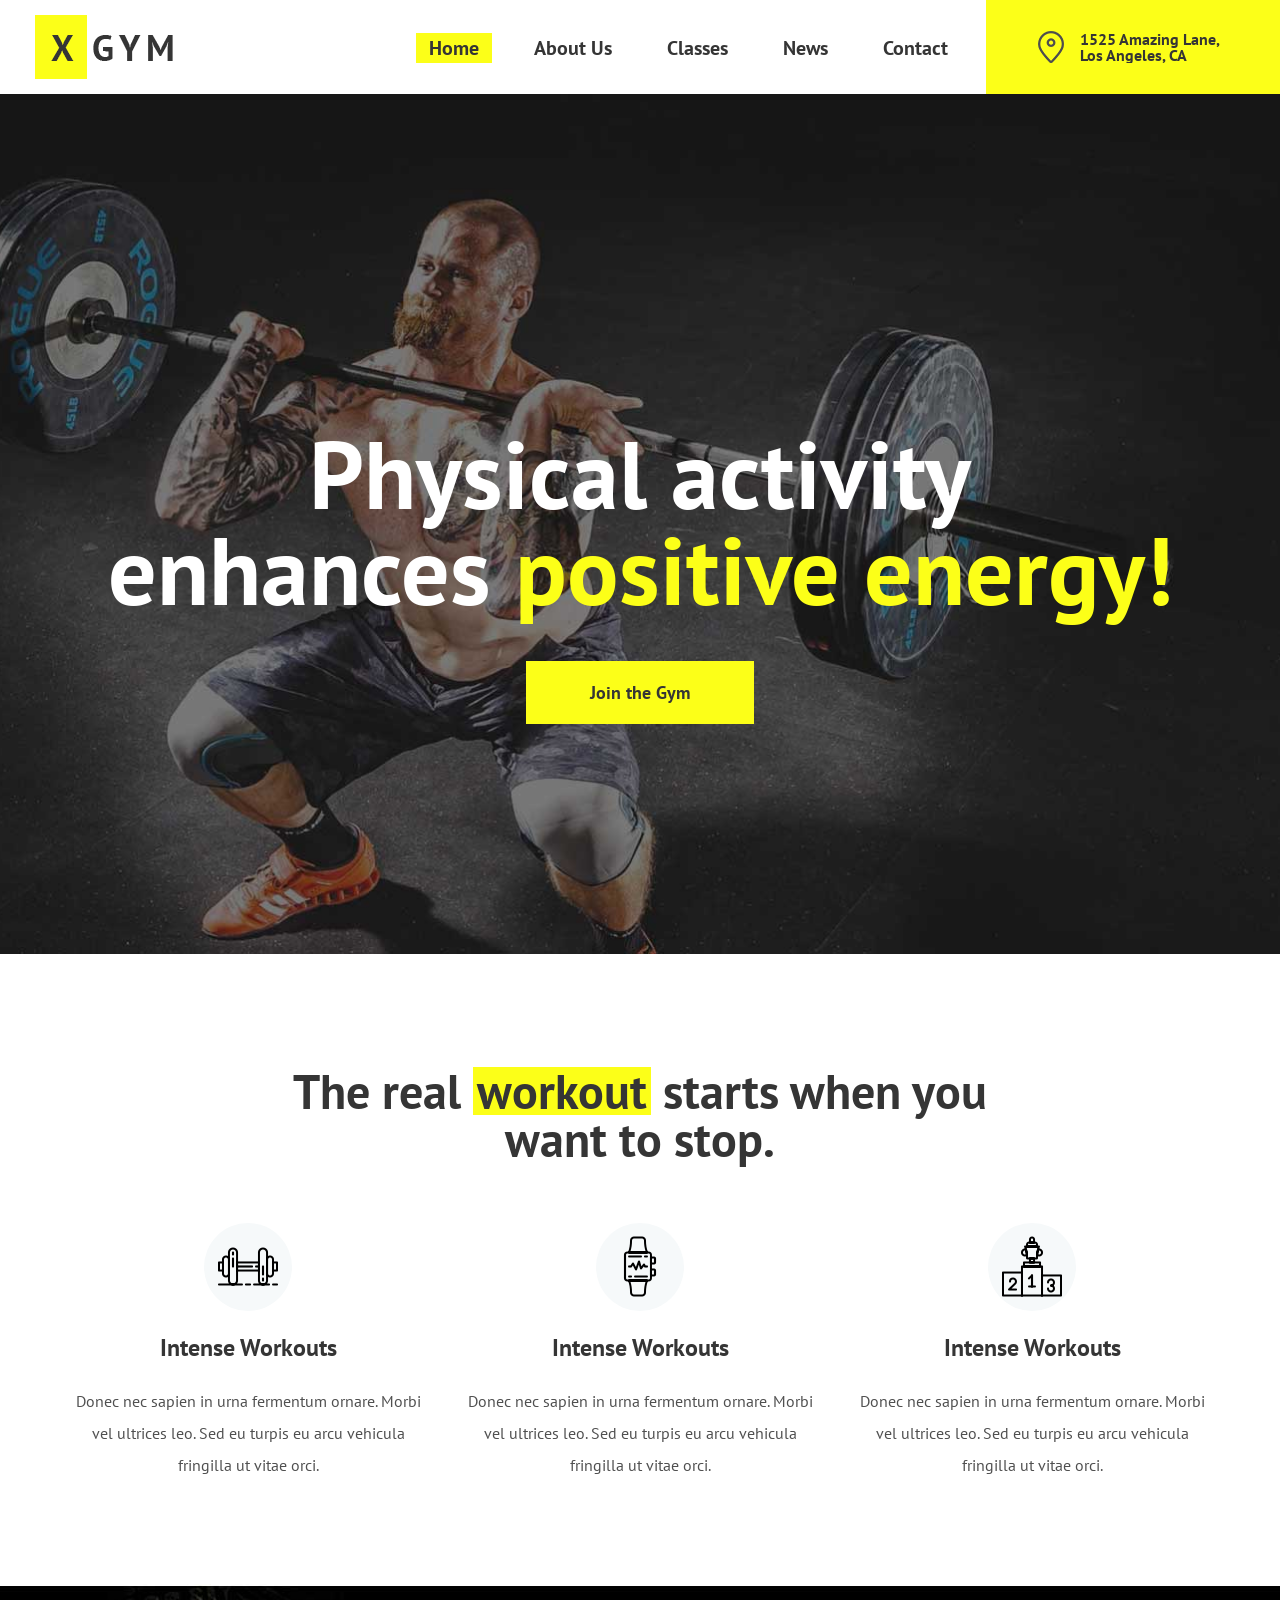
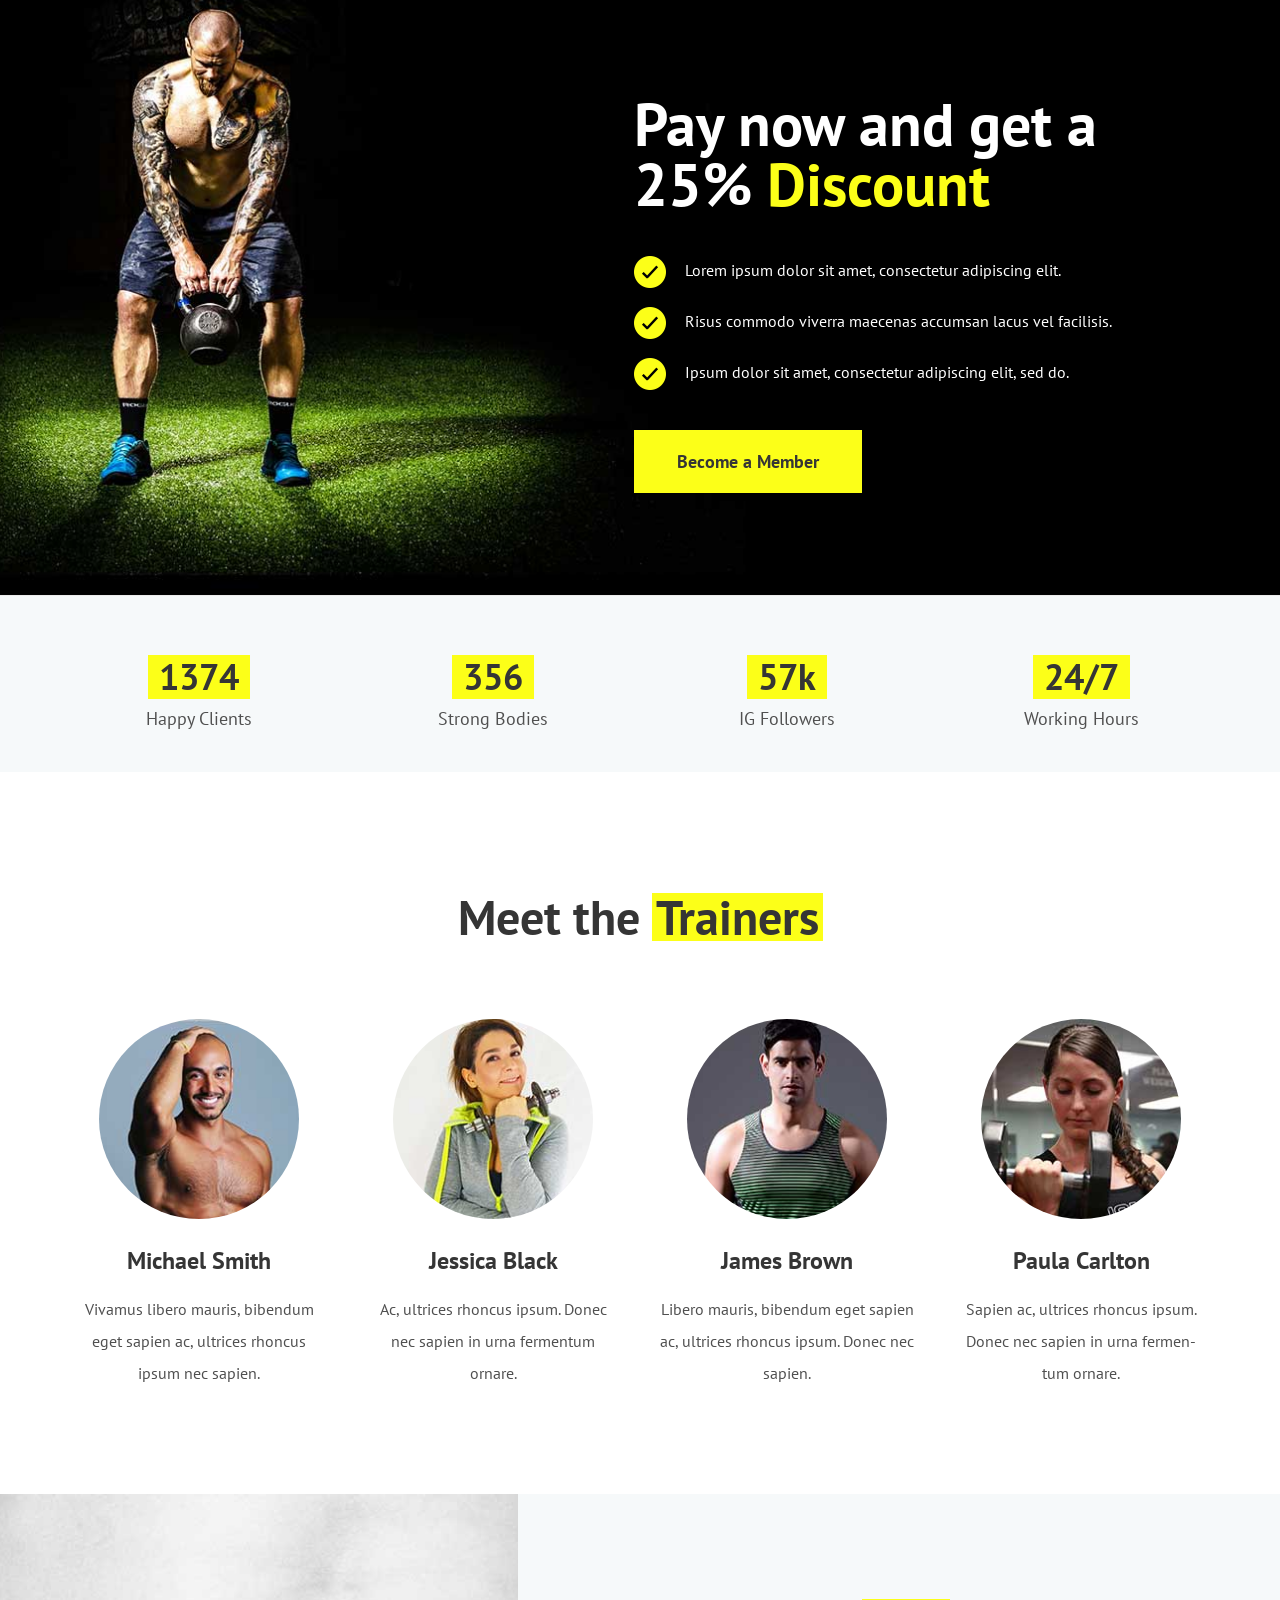
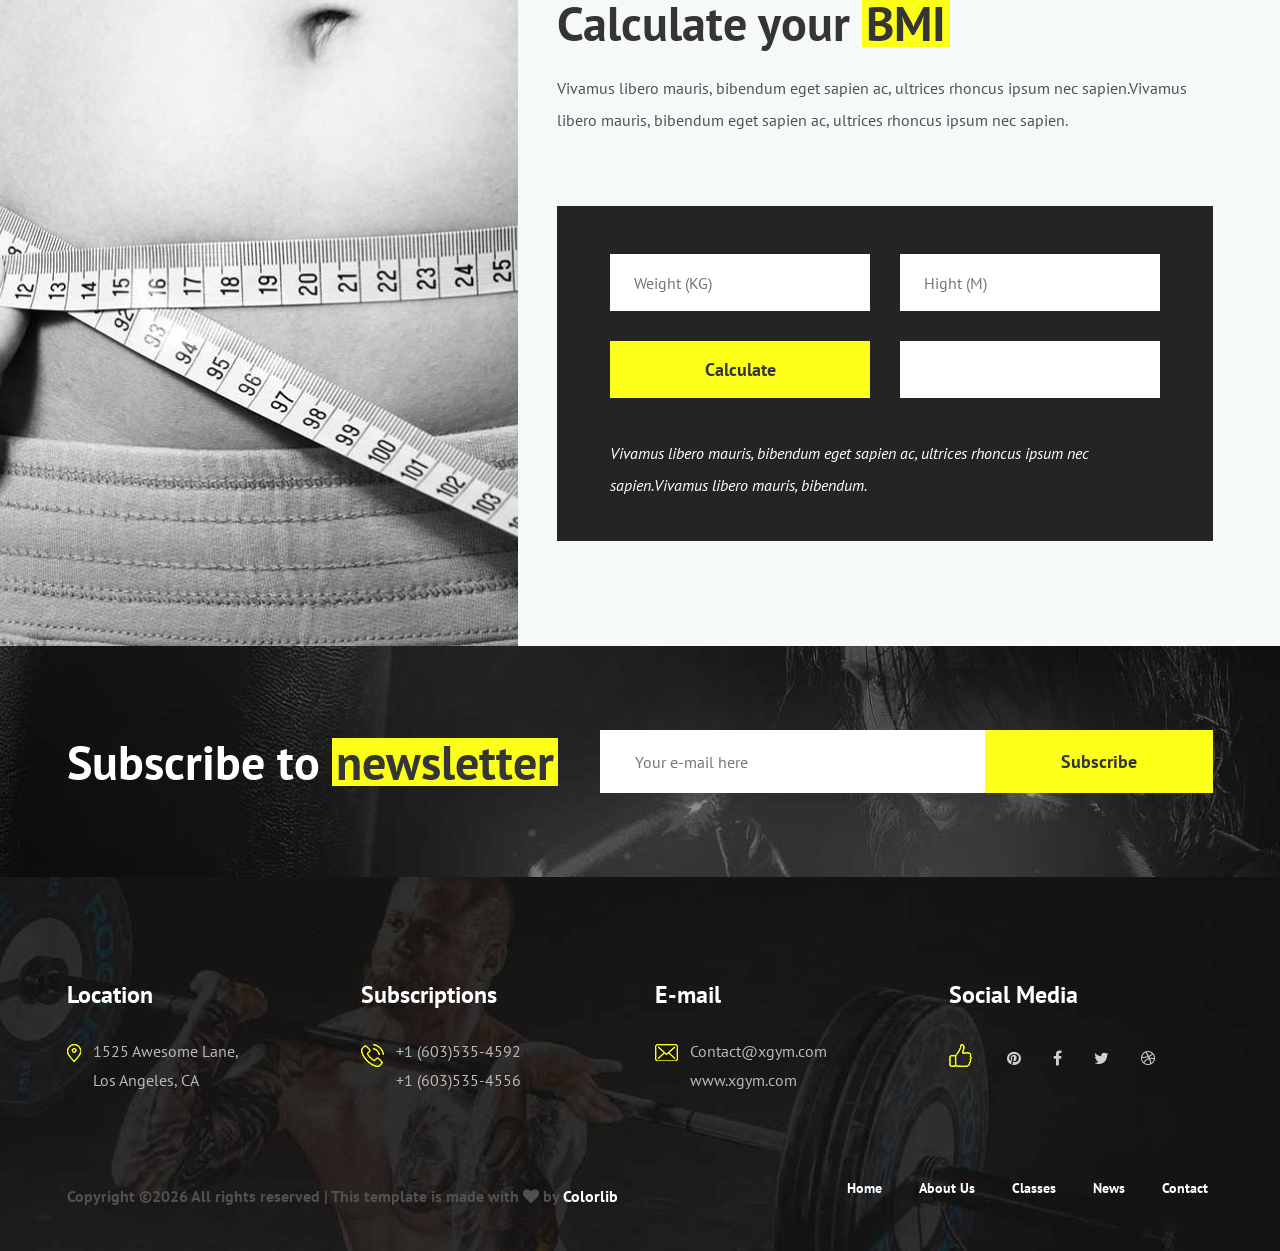
==== index.html @ b027ed4e "Upload" ====
<!DOCTYPE html>
<html lang="zxx">
<head>
	<title>X Gym - Fitness HTML Template</title>
	<meta charset="UTF-8">
	<meta name="description" content="X Gym Fitness HTML Template">
	<meta name="keywords" content="fitness, html">
	<meta name="viewport" content="width=device-width, initial-scale=1.0">
	
	<!-- Favicon -->
	<link href="img/favicon.ico" rel="shortcut icon"/>

	<!-- Google font -->
	<link href="https://fonts.googleapis.com/css?family=PT+Sans:400,400i,700,700i&display=swap" rel="stylesheet">

	<!-- Stylesheets -->
	<link rel="stylesheet" href="css/bootstrap.min.css"/>
	<link rel="stylesheet" href="css/font-awesome.min.css"/>
	<link rel="stylesheet" href="css/owl.carousel.min.css"/>
	<link rel="stylesheet" href="css/flaticon.css"/>
	<link rel="stylesheet" href="css/slicknav.min.css"/>

	<!-- Main Stylesheets -->
	<link rel="stylesheet" href="css/style.css"/>


	<!--[if lt IE 9]>
		<script src="https://oss.maxcdn.com/html5shiv/3.7.2/html5shiv.min.js"></script>
		<script src="https://oss.maxcdn.com/respond/1.4.2/respond.min.js"></script>
	<![endif]-->

</head>
<body>
	<!-- Page Preloder -->
	<div id="preloder">
		<div class="loader"></div>
	</div>

	<!-- Header section -->
	<header class="header-section">
		<a href="home.html" class="site-logo">
			<img src="img/logo.png" alt="">
		</a>
		<ul class="main-menu">
			<li><a class="active" href="index.html">Home</a></li>
			<li><a href="about.html">About Us</a></li>
			<li><a href="classes.html">Classes</a></li>
			<li><a href="blog.html">News</a></li>
			<li><a href="contact.html">Contact</a></li>
			<li class="header-right">
				<div class="hr-box">
					<img src="img/location-icon.png" alt="">
					<h6>1525  Amazing Lane, Los Angeles, CA</h6>
				</div>
			</li>
		</ul>
	</header>
	<div class="clearfix"></div>
	<!-- Header section end -->

	<!-- Hero section -->
	<section class="hero-section set-bg" data-setbg="img/hero-bg.jpg">
		<div class="container">
			<div class="hero-text">
				<h2>Physical activity</h2>
				<h2>enhances <span>positive energy!</span></h2>
				<a href="" class="site-btn">Join the Gym</a>
			</div>
		</div>
	</section>
	<!-- Hero section end -->

	<!-- Feature section -->
	<section class="feature-section">
		<div class="container">
			<div class="row justify-content-md-center">
				<div class="col-lg-8">
					<div class="section-title text-center">
						<h2>The real <span>workout</span> starts when you want to stop. </h2>
					</div>
				</div>
			</div>
			<div class="row">
				<div class="col-md-4">
					<div class="icon-box-item">
						<div class="ib-icon">
							<i class="flaticon-004-dumbbell"></i>
						</div>
						<h4>Intense Workouts</h4>
						<p>Donec nec sapien in urna fermentum ornare. Morbi vel ultrices leo. Sed eu turpis eu arcu vehicula fringilla ut vitae orci. </p>
					</div>
				</div>
				<div class="col-md-4">
					<div class="icon-box-item">
						<div class="ib-icon">
							<i class="flaticon-031-app-1"></i>
						</div>
						<h4>Intense Workouts</h4>
						<p>Donec nec sapien in urna fermentum ornare. Morbi vel ultrices leo. Sed eu turpis eu arcu vehicula fringilla ut vitae orci. </p>
					</div>
				</div>
				<div class="col-md-4">
					<div class="icon-box-item">
						<div class="ib-icon">
							<i class="flaticon-010-podium"></i>
						</div>
						<h4>Intense Workouts</h4>
						<p>Donec nec sapien in urna fermentum ornare. Morbi vel ultrices leo. Sed eu turpis eu arcu vehicula fringilla ut vitae orci. </p>
					</div>
				</div>
			</div>
		</div>
	</section>
	<!-- Feature section end -->

	<!-- Add section -->
	<section class="add-section set-bg" data-setbg="img/add-bg.jpg">
		<div class="container">
			<div class="row">
				<div class="col-lg-7 ml-auto">
					<div class="add-text">
						<h2>Pay now and get a 25% <span>Discount</span></h2>
						<ul>
							<li><img src="img/check-icon.png" alt="">Lorem ipsum dolor sit amet, consectetur adipiscing elit.</li>
							<li><img src="img/check-icon.png" alt="">Risus commodo viverra maecenas accumsan lacus vel facilisis.</li>
							<li><img src="img/check-icon.png" alt="">Ipsum dolor sit amet, consectetur adipiscing elit, sed do.</li>
						</ul>
						<a href="#" class="site-btn">Become a Member</a>
					</div>
				</div>
			</div>
		</div>
	</section>
	<!-- Add section end -->

	<!-- Milestones section -->
	<section class="milestones-section">
		<div class="container">
			<div class="row">
				<div class="col-lg-3 col-sm-6">
					<div class="milestone">
						<h2>1374</h2>
						<p>Happy Clients</p>
					</div>
				</div>
				<div class="col-lg-3 col-sm-6">
					<div class="milestone">
						<h2>356</h2>
						<p>Strong Bodies</p>
					</div>
				</div>
				<div class="col-lg-3 col-sm-6">
					<div class="milestone">
						<h2>57k</h2>
						<p>IG Followers</p>
					</div>
				</div>
				<div class="col-lg-3 col-sm-6">
					<div class="milestone">
						<h2>24/7</h2>
						<p>Working Hours</p>
					</div>
				</div>
			</div>
		</div>
	</section>
	<!-- Milestones section end -->

	<!-- Trainers section -->
	<section class="trainers-section">
		<div class="container">
			<div class="section-title text-center">
				<h2>Meet the <span>Trainers</span></h2>
			</div>
			<div class="row">
				<div class="col-lg-3 col-sm-6">
					<div class="trainer-item">
						<div class="trainer-pic">
							<img src="img/trainers/1.jpg" alt="">
						</div>
						<h4>Michael Smith</h4>
						<p>Vivamus libero mauris, bibendum eget sapien ac, ultrices rhoncus ipsum nec sapien.</p>
					</div>
				</div>
				<div class="col-lg-3 col-sm-6">
					<div class="trainer-item">
						<div class="trainer-pic">
							<img src="img/trainers/2.jpg" alt="">
						</div>
						<h4>Jessica Black</h4>
						<p>Ac, ultrices rhoncus ipsum. Donec nec sapien in urna fermentum ornare.</p>
					</div>
				</div>
				<div class="col-lg-3 col-sm-6">
					<div class="trainer-item">
						<div class="trainer-pic">
							<img src="img/trainers/3.jpg" alt="">
						</div>
						<h4>James Brown</h4>
						<p>Libero mauris, bibendum eget sapien ac, ultrices rhoncus ipsum. Donec nec sapien.</p>
					</div>
				</div>
				<div class="col-lg-3 col-sm-6">
					<div class="trainer-item">
						<div class="trainer-pic">
							<img src="img/trainers/4.jpg" alt="">
						</div>
						<h4>Paula Carlton</h4>
						<p>Sapien ac, ultrices rhoncus ipsum. Donec nec sapien in urna fermen-tum ornare.</p>
					</div>
				</div>
			</div>
		</div>
	</section>
	<!-- Trainers section end -->

	<!-- BMI section -->
	<section class="bmi-section spad">
		<div class="bmi-bg set-bg" data-setbg="img/bmi-bg.jpg"></div>
		<div class="container">
			<div class="row">
				<div class="col-lg-7 ml-auto">
					<div class="section-title mb-0">
						<h2>Calculate your <span>BMI</span></h2>
						<p>Vivamus libero mauris, bibendum eget sapien ac, ultrices rhoncus ipsum nec sapien.Vivamus libero mauris, bibendum eget sapien ac, ultrices rhoncus ipsum nec sapien.</p>
					</div>
					<div class="bmi-calculator-warp">
						<div class="bmi-calculator">
							<div class="row">
								<div class="col-sm-6">
									<input type="text" placeholder="Weight (KG)" id="bmi-weight">
								</div>
								<div class="col-sm-6">
									<input type="text" placeholder="Hight (M)" id="bmi-hight">
								</div>
								<div class="col-sm-6">
									<button class="site-btn" id="bmi-submit">Calculate</button>
								</div>
								<div class="col-sm-6">
									<input type="text" id="bmi-result" readonly>
								</div>
							</div>
							<p>Vivamus libero mauris, bibendum eget sapien ac, ultrices rhoncus ipsum nec sapien.Vivamus libero mauris, bibendum.</p>
						</div>
					</div>
				</div>
			</div>
		</div>
	</section>
	<!-- BMI section end -->

	<!-- Newsletter section  -->
	<section class="newsletter-section set-bg" data-setbg="img/newsletter-bg.jpg">
		<div class="container">
			<div class="row">
				<div class="col-lg-6">
					<div class="section-title text-white mb-0">
						<h2>Subscribe to <span>newsletter</span></h2>
					</div>
				</div>
				<div class="col-lg-6">
					<form class="newsletter-form">
						<input type="text" placeholder="Your e-mail here">
						<button class="site-btn" type="submit">Subscribe</button>
					</form>
				</div>
			</div>
		</div>
	</section>
	<!-- Newsletter section end -->

	<!-- Footer section -->
	<footer class="footer-section set-bg" data-setbg="img/footer-bg.jpg">
		<div class="container">
			<div class="row">
				<div class="col-lg-3 col-sm-6">
					<div class="footer-widget">
						<h4>Location</h4>
						<div class="fw-info-box">
							<img src="img/icons/1.png" alt="">
							<div class="fw-info-text">
								<p>1525  Awesome Lane, Los Angeles, CA</p>
							</div>
						</div>
					</div>
				</div>
				<div class="col-lg-3 col-sm-6">
					<div class="footer-widget">
						<h4>Subscriptions</h4>
						<div class="fw-info-box">
							<img src="img/icons/2.png" alt="">
							<div class="fw-info-text">
								<p>+1 (603)535-4592</p>
								<p>+1 (603)535-4556</p>
							</div>
						</div>
					</div>
				</div>
				<div class="col-lg-3 col-sm-6">
					<div class="footer-widget">
						<h4>E-mail</h4>
						<div class="fw-info-box">
							<img src="img/icons/3.png" alt="">
							<div class="fw-info-text">
								<p>Contact@xgym.com</p>
								<p>www.xgym.com</p>
							</div>
						</div>
					</div>
				</div>
				<div class="col-lg-3 col-sm-6">
					<div class="footer-widget">
						<h4>Social Media</h4>
						<div class="fw-info-box">
							<img src="img/icons/4.png" alt="">
							<div class="social-links">
								<a href="#"><i class="fa fa-pinterest"></i></a>
								<a href="#"><i class="fa fa-facebook"></i></a>
								<a href="#"><i class="fa fa-twitter"></i></a>
								<a href="#"><i class="fa fa-dribbble"></i></a>
							</div>
						</div>
					</div>
				</div>
			</div>
			<div class="row">
				<div class="col-md-6 order-2 order-md-1">
					<div class="copyright"><p><!-- Link back to Colorlib can't be removed. Template is licensed under CC BY 3.0. -->
  Copyright &copy;<script>document.write(new Date().getFullYear());</script> All rights reserved | This template is made with <i class="fa fa-heart" aria-hidden="true"></i> by <a href="https://colorlib.com" target="_blank">Colorlib</a>
  <!-- Link back to Colorlib can't be removed. Template is licensed under CC BY 3.0. --></p></div>
				</div>
				<div class="col-md-6 order-1 order-md-2">
					<ul class="footer-menu">
						<li><a href="">Home</a></li>
						<li><a href="">About Us</a></li>
						<li><a href="">Classes</a></li>
						<li><a href="">News</a></li>
						<li><a href="">Contact</a></li>
					</ul>
				</div>
			</div>
		</div>
	</footer>
	<!-- Footer section end -->
									
	<!--====== Javascripts & Jquery ======-->
	<script src="js/jquery-3.2.1.min.js"></script>
	<script src="js/bootstrap.min.js"></script>
	<script src="js/jquery.slicknav.js"></script>
	<script src="js/owl.carousel.min.js"></script>
	<script src="js/circle-progress.min.js"></script>
	<script src="js/main.js"></script>

	</body>
</html>
---- css/flaticon.css ----
/*
  	Flaticon icon font: Flaticon
  	Creation date: 15/05/2018 08:27
  	*/

@font-face {
  font-family: "Flaticon";
  src: url("../icon-fonts/Flaticon.eot");
  src: url("../icon-fonts/Flaticon.eot?#iefix") format("embedded-opentype"),
       url("../icon-fonts/Flaticon.woff") format("woff"),
       url("../icon-fonts/Flaticon.ttf") format("truetype"),
       url("../icon-fonts/Flaticon.svg#Flaticon") format("svg");
  font-weight: normal;
  font-style: normal;
}

@media screen and (-webkit-min-device-pixel-ratio:0) {
  @font-face {
    font-family: "Flaticon";
    src: url("../icon-fonts/Flaticon.svg#Flaticon") format("svg");
  }
}

[class^="flaticon-"]:before, [class*=" flaticon-"]:before,
[class^="flaticon-"]:after, [class*=" flaticon-"]:after {   
  font-family: Flaticon;
  font-style: normal;
}

.flaticon-001-trophy-1:before { content: "\f100"; }
.flaticon-002-bowling:before { content: "\f101"; }
.flaticon-003-tshirt:before { content: "\f102"; }
.flaticon-004-dumbbell:before { content: "\f103"; }
.flaticon-005-pedal:before { content: "\f104"; }
.flaticon-006-basketball-ball:before { content: "\f105"; }
.flaticon-007-badminton:before { content: "\f106"; }
.flaticon-008-tactics-2:before { content: "\f107"; }
.flaticon-009-medal:before { content: "\f108"; }
.flaticon-010-podium:before { content: "\f109"; }
.flaticon-011-trophy:before { content: "\f10a"; }
.flaticon-012-soccer-1:before { content: "\f10b"; }
.flaticon-013-tactics-1:before { content: "\f10c"; }
.flaticon-014-tactics:before { content: "\f10d"; }
.flaticon-015-gym-bag:before { content: "\f10e"; }
.flaticon-016-diploma:before { content: "\f10f"; }
.flaticon-017-weightlifting-1:before { content: "\f110"; }
.flaticon-018-weight-1:before { content: "\f111"; }
.flaticon-019-heart:before { content: "\f112"; }
.flaticon-020-rugby-pitch:before { content: "\f113"; }
.flaticon-021-soccer-field:before { content: "\f114"; }
.flaticon-022-basketball-1:before { content: "\f115"; }
.flaticon-023-ice-hockey:before { content: "\f116"; }
.flaticon-024-water:before { content: "\f117"; }
.flaticon-025-american-football:before { content: "\f118"; }
.flaticon-026-curling:before { content: "\f119"; }
.flaticon-027-puck:before { content: "\f11a"; }
.flaticon-028-saddle:before { content: "\f11b"; }
.flaticon-029-golf:before { content: "\f11c"; }
.flaticon-030-pool-1:before { content: "\f11d"; }
.flaticon-031-app-1:before { content: "\f11e"; }
.flaticon-032-app:before { content: "\f11f"; }
.flaticon-033-pump:before { content: "\f120"; }
.flaticon-034-ipod:before { content: "\f121"; }
.flaticon-035-backpack-2:before { content: "\f122"; }
.flaticon-036-backpack-1:before { content: "\f123"; }
.flaticon-037-backpack:before { content: "\f124"; }
.flaticon-038-vitamins:before { content: "\f125"; }
.flaticon-039-punching-ball:before { content: "\f126"; }
.flaticon-040-weight:before { content: "\f127"; }
.flaticon-041-tennis-ball:before { content: "\f128"; }
.flaticon-042-soccer:before { content: "\f129"; }
.flaticon-043-muscles:before { content: "\f12a"; }
.flaticon-044-fitness-1:before { content: "\f12b"; }
.flaticon-045-fitness:before { content: "\f12c"; }
.flaticon-046-stopwatch-1:before { content: "\f12d"; }
.flaticon-047-stopwatch:before { content: "\f12e"; }
.flaticon-048-pool:before { content: "\f12f"; }
.flaticon-049-basketball:before { content: "\f130"; }
.flaticon-050-weightlifting:before { content: "\f131"; }
---- css/style.css ----
/* =================================
------------------------------------
  X Gym - Fitness HTML Template
  Version: 1.0
 ------------------------------------
 ====================================*/

 
/*----------------------------------------*/
/* Template default CSS
/*----------------------------------------*/

html,
body {
	height: 100%;
	font-family: "PT Sans", sans-serif;
	-webkit-font-smoothing: antialiased;
	font-smoothing: antialiased;
}

h1,
h2,
h3,
h4,
h5,
h6 {
	margin: 0;
	color: #353535;
	font-weight: 700;
	line-height: 1;
}

h1 {
	font-size: 70px;
}

h2 {
	font-size: 36px;
}

h3 {
	font-size: 30px;
}

h4 {
	font-size: 24px;
}

h5 {
	font-size: 18px;
}

h6 {
	font-size: 16px;
}

p {
	font-size: 16px;
	color: #505050;
	line-height: 2;
}

img {
	max-width: 100%;
}

input:focus,
select:focus,
button:focus,
textarea:focus {
	outline: none;
}

a:hover,
a:focus {
	text-decoration: none;
	outline: none;
}

ul,
ol {
	padding: 0;
	margin: 0;
}

/*---------------------
Helper CSS
 -----------------------*/

.section-title {
	margin-bottom: 60px;
}

.section-title h2 {
	font-size: 48px;
	line-height: 1;
}

.section-title h2 span {
	background: #fcff18;
	display: inline-block;
	padding: 0 4px;
}

.section-title p {
	padding-top: 25px;
}

.section-title.text-white span {
	color: #353535;
}

.set-bg {
	background-repeat: no-repeat;
	background-size: cover;
	background-position: top center;
}

.spad {
	padding-top: 105px;
	padding-bottom: 105px;
}

.text-white h1,
.text-white h2,
.text-white h3,
.text-white h4,
.text-white h5,
.text-white h6,
.text-white p,
.text-white span,
.text-white li,
.text-white a {
	color: #fff;
}

/*---------------------
Commom elements
 -----------------------*/

.elements-section {
	padding: 121px 0 80px;
}

.element {
	margin-bottom: 70px;
}

.element:last-child {
	margin-bottom: 0;
}

.element .el-title {
	margin-bottom: 75px;
}

/* buttons */

.site-btn {
	display: inline-block;
	border: none;
	font-size: 18px;
	font-weight: 700;
	min-width: 228px;
	padding: 20px 40px;
	background: #fcff18;
	color: #353535;
	line-height: normal;
	cursor: pointer;
	text-align: center;
}

.site-btn:hover {
	color: #353535;
}

.site-btn.sb-dark {
	background: #242424;
	color: #fcff18;
}

.site-btn.sb-dark:hover {
	color: #fcff18;
}

.site-btn.sb-line {
	background: transparent;
	border: 2px solid #242424;
	padding: 18px 40px;
	color: #242424;
}

.site-btn.sb-line:hover {
	color: #242424;
}

/* Preloder */

#preloder {
	position: fixed;
	width: 100%;
	height: 100%;
	top: 0;
	left: 0;
	z-index: 999999;
	background: #000;
}

.loader {
	width: 40px;
	height: 40px;
	position: absolute;
	top: 50%;
	left: 50%;
	margin-top: -13px;
	margin-left: -13px;
	border-radius: 60px;
	animation: loader 0.8s linear infinite;
	-webkit-animation: loader 0.8s linear infinite;
}

@keyframes loader {
	0% {
		-webkit-transform: rotate(0deg);
		transform: rotate(0deg);
		border: 4px solid #f44336;
		border-left-color: transparent;
	}
	50% {
		-webkit-transform: rotate(180deg);
		transform: rotate(180deg);
		border: 4px solid #673ab7;
		border-left-color: transparent;
	}
	100% {
		-webkit-transform: rotate(360deg);
		transform: rotate(360deg);
		border: 4px solid #f44336;
		border-left-color: transparent;
	}
}

@-webkit-keyframes loader {
	0% {
		-webkit-transform: rotate(0deg);
		border: 4px solid #f44336;
		border-left-color: transparent;
	}
	50% {
		-webkit-transform: rotate(180deg);
		border: 4px solid #673ab7;
		border-left-color: transparent;
	}
	100% {
		-webkit-transform: rotate(360deg);
		border: 4px solid #f44336;
		border-left-color: transparent;
	}
}

/* Accordion */

.accordion-area .panel {
	margin-bottom: 18px;
}

.accordion-area .panel-link:after {
	content: "+";
	position: absolute;
	font-size: 18px;
	font-weight: 700;
	right: 25px;
	top: 50%;
	color: #242424;
	line-height: 18px;
	margin-top: -9px;
	margin-left: -4px;
}

.accordion-area .panel-header .panel-link.active {
	background: #242424;
	color: #fcff18;
}

.accordion-area .panel-header .panel-link.collapsed {
	background: #fcff18;
	color: #242424;
}

.accordion-area .panel-header .panel-link.collapsed:after {
	content: "+";
	color: #242424;
}

.accordion-area .panel-link.active:after {
	content: "-";
	margin-top: -10px;
	color: #fcff18;
}

.accordion-area .panel-link {
	text-align: left;
	border: none;
	position: relative;
	width: 100%;
	padding: 18px 40px;
	padding-left: 30px;
	font-size: 18px;
	font-weight: 700;
	background: #fcff18;
	color: #242424;
	cursor: pointer;
}

.accordion-area .panel-body {
	padding-right: 16px;
}

.accordion-area .panel-body p {
	margin-bottom: 0;
	padding-top: 24px;
}

/* tab */

.tab-element .nav-tabs {
	border-bottom: none;
}

.tab-element .nav-tabs .nav-link {
	border-radius: 0;
	font-size: 18px;
	font-weight: 700;
	color: #1f1f1f;
	border: none;
	padding: 18px 30px;
	margin-right: 9px;
	background: #fcff18;
	margin-bottom: 10px;
}

.tab-element .nav-tabs .nav-item:last-child .nav-link {
	margin-right: 0;
}

.tab-element .nav-tabs .nav-link.active {
	background: #000;
	color: #fff;
}

.tab-element .nav-tabs .nav-link:focus,
.tab-element .nav-tabs .nav-link:hover {
	border: none;
}

.tab-element .tab-pane {
	padding-right: 16px;
}

.tab-element .tab-pane p {
	padding-top: 20px;
}

/* Circle progress */

.circle-progress {
	text-align: center;
	display: block;
	position: relative;
	margin-bottom: 30px;
}

.circle-progress canvas {
	-webkit-transform: rotate(90deg);
	transform: rotate(90deg);
}

.circle-progress .progress-info {
	position: absolute;
	width: 100%;
	top: 50%;
	margin-top: -32px;
}

.circle-progress .progress-info h2 {
	font-size: 36px;
	margin-bottom: 9px;
}

.circle-progress .progress-info p {
	font-size: 18px;
	margin-bottom: 0;
	line-height: normal;
}

/* Icon Box*/

.icon-box-item {
	text-align: center;
	margin-bottom: 40px;
}

.icon-box-item .ib-icon {
	width: 88px;
	height: 88px;
	border-radius: 50%;
	color: #000000;
	font-size: 60px;
	display: -webkit-box;
	display: -ms-flexbox;
	display: flex;
	-webkit-box-align: center;
	-ms-flex-align: center;
	align-items: center;
	-webkit-box-pack: center;
	-ms-flex-pack: center;
	justify-content: center;
	background: #f6f9fa;
	margin: 0 auto 25px;
	-webkit-transition: 0.4s;
	transition: 0.4s;
}

.icon-box-item h4 {
	margin-bottom: 25px;
}

.icon-box-item p {
	margin-bottom: 0;
}

.icon-box-item:hover .ib-icon {
	background: #fcff18;
}

/*------------------
Header section
 ---------------------*/

.site-logo {
	display: inline-block;
	padding: 15px 35px;
}

.main-menu {
	list-style: none;
	float: right;
}

.main-menu li {
	display: inline-block;
	padding-top: 33px;
}

.main-menu li a {
	font-size: 20px;
	font-weight: 700;
	color: #353535;
	margin-right: 25px;
	padding: 2px 13px;
	-webkit-transition: all 0.3s;
	transition: all 0.3s;
}

.main-menu li a.active,
.main-menu li a:hover {
	background: #fcff18;
}

.header-right {
	float: right;
	padding-top: 0 !important;
}

.header-right .hr-box {
	width: 294px;
	padding: 31px 52px;
	background: #fcff18;
}

.header-right .hr-box img {
	float: left;
	margin-right: 16px;
}

.header-right .hr-box h6 {
	overflow: hidden;
}

.slicknav_menu {
	display: none;
}

/* ----------------
Hero section
 ---------------------*/

.hero-section {
	height: 860px;
	display: -webkit-box;
	display: -ms-flexbox;
	display: flex;
	-webkit-box-align: center;
	-ms-flex-align: center;
	align-items: center;
	-webkit-box-pack: center;
	-ms-flex-pack: center;
	justify-content: center;
	text-align: center;
}

.hero-text {
	padding-top: 100px;
}

.hero-text h2 {
	font-size: 96px;
	color: #fff;
	line-height: 1;
}

.hero-text h2 span {
	color: #fcff18;
}

.hero-text .site-btn {
	margin-top: 44px;
}

/* ----------------
Feature section
 ---------------------*/

.feature-section {
	padding-top: 113px;
	padding-bottom: 63px;
}

/* ----------------
Add section
 ---------------------*/

.add-section {
	padding: 110px 0 103px;
}

.add-text {
	padding-left: 77px;
}

.add-text h2 {
	font-size: 60px;
	margin-bottom: 42px;
	color: #fff;
	margin-right: 116px;
}

.add-text h2 span {
	color: #fcff18;
}

.add-text ul {
	list-style: none;
	margin-bottom: 40px;
}

.add-text ul li {
	margin-bottom: 19px;
	color: #fff;
}

.add-text ul li img {
	margin-right: 19px;
}

/* ----------------
Milestones section
 ---------------------*/

.milestones-section {
	background: #f6f9fa;
	padding: 59px 0 5px;
}

.milestone {
	text-align: center;
	margin-bottom: 30px;
}

.milestone h2 {
	display: inline-block;
	background: #fcff18;
	padding: 4px 11px;
	margin-bottom: 2px;
}

.milestone p {
	margin-bottom: 0;
	font-size: 18px;
}

/* ----------------
Trainers section
 ---------------------*/

.trainers-section {
	padding: 121px 0 75px;
}

.trainers-section .section-title {
	margin-bottom: 78px;
}

.trainer-item {
	text-align: center;
	padding: 0 5px;
	margin-bottom: 30px;
}

.trainer-item .trainer-pic {
	width: 200px;
	height: 200px;
	border-radius: 50%;
	margin: 0 auto 30px;
	overflow: hidden;
}

.trainer-item .trainer-pic img {
	max-width: 100%;
}

.trainer-item h4 {
	margin-bottom: 20px;
}

.trainer-item p {
	margin-bottom: 0;
}

/* ----------------
BMI section
 ---------------------*/

.bmi-section {
	background: #f6f9fa;
	position: relative;
}

.bmi-bg {
	position: absolute;
	height: 100%;
	width: 40.5%;
	left: 0;
	top: 0;
}

.bmi-calculator-warp {
	background: #242424;
	padding: 48px 53px 40px;
	margin-top: 70px;
}

.bmi-calculator input {
	font-size: 16px;
	color: #505050;
}

.bmi-calculator input,
.bmi-calculator .site-btn {
	width: 100%;
	height: 57px;
	margin-bottom: 30px;
	padding: 0 24px;
	border: none;
	min-width: 100%;
}

.bmi-calculator p {
	color: #fff;
	font-style: italic;
	margin-bottom: 0;
	padding-top: 9px;
}

/* ----------------
Newsletter section
 ---------------------*/

.newsletter-section {
	padding: 84px 0;
}

.newsletter-section .section-title {
	padding-top: 8px;
}

.newsletter-form {
	margin-left: -55px;
}

.newsletter-form input {
	width: calc(100% - 228px);
	height: 63px;
	padding: 10px 35px;
	float: left;
	border: none;
}

/* ----------------
Footer section
 ---------------------*/

.footer-section {
	padding-top: 106px;
	padding-bottom: 23px;
}

.footer-widget {
	margin-bottom: 50px;
}

.footer-widget h4 {
	color: #fff;
	margin-bottom: 30px;
}

.footer-widget .fw-info-box img {
	float: left;
	margin-right: 12px;
	padding-top: 7px;
}

.footer-widget .fw-info-box p {
	color: #b5babc;
	line-height: 1.8;
	margin-bottom: 0;
}

.footer-widget .fw-info-box .fw-info-text {
	max-width: 145px;
	overflow: hidden;
}

.footer-widget .social-links a {
	display: inline-block;
	padding: 9px 5px;
	color: #d1d1d1;
	margin-left: 18px;
}

.copyright {
	font-size: 13px;
	font-weight: 700;
	color: #fff;
	padding-top: 35px;
}

.copyright a {
	color: #fff;
}

.copyright a:hover {
	color: #fcff18;
}

.footer-menu {
	list-style: none;
	text-align: right;
	padding-top: 30px;
}

.footer-menu li {
	display: inline-block;
}

.footer-menu li a {
	color: #fff;
	font-size: 14px;
	font-weight: 700;
	padding: 5px;
	margin-left: 23px;
}

/* --------------
==================
Other Pages
==================
-----------------*/

.page-top-section {
	height: 272px;
	text-align: center;
	padding-top: 95px;
}

.page-top-section h2 {
	display: inline-block;
	position: relative;
	font-size: 72px;
	color: #fff;
	padding-bottom: 17px;
}

.page-top-section h2:after {
	position: absolute;
	content: "";
	width: 100%;
	height: 6px;
	bottom: 0;
	left: 0;
	background: #fcff18;
}

/* ----------------
About Page
 ---------------------*/

.about-section {
	padding: 121px 0 118px;
}

.about-text {
	padding-right: 13px;
	margin-bottom: 50px;
}

.about-img {
	position: relative;
}

.about-img img {
	position: absolute;
	left: 60px;
	top: -58px;
}

.achievement-section {
	padding: 150px 0 86px;
}

.achievement-section .circle-progress .progress-info h2 {
	color: #fcff18;
}

.achievement-section .circle-progress .progress-info p {
	color: #fff;
}

.certified-section .section-title p {
	padding-top: 50px;
}

.certified-form {
	position: relative;
	overflow: hidden;
}

.certified-form input[type=text] {
	width: 100%;
	height: 60px;
	padding: 10px 29px;
	border: none;
	background: #edf3f5;
	margin-bottom: 19px;
	font-style: italic;
	font-size: 16px;
	color: #242424;
}

.certified-form label.attach {
	display: inline-block;
	background: #242424;
	padding: 18px;
	color: #fff;
	font-size: 16px;
	font-style: italic;
	width: 166px;
	text-align: center;
	cursor: pointer;
}

.certified-form .attach-field {
	position: absolute;
	z-index: -11;
	visibility: hidden;
	opacity: 0;
	left: 0;
}

.certified-form .site-btn {
	float: right;
}

/* ----------------
Classes Page
 ---------------------*/

.service-section {
	padding: 122px 0 55px;
}

.service-section .icon-box-item {
	margin-bottom: 50px;
}

.pricing-section {
	padding: 121px 0 91px;
}

.pricing-section .section-title {
	margin-bottom: 74px;
}

.pricing-box {
	position: relative;
	border: 2px solid #ffffff;
	text-align: center;
	padding: 62px 40px 31px;
	height: 593px;
	margin-bottom: 30px;
	-webkit-transition: all 0.4s;
	transition: all 0.4s;
}

.pricing-box h2 {
	font-size: 48px;
	color: #fff;
	margin-bottom: 3px;
	-webkit-transition: all 0.4s;
	transition: all 0.4s;
}

.pricing-box p {
	font-size: 18px;
	color: #d6d6d6;
	-webkit-transition: all 0.4s;
	transition: all 0.4s;
}

.pricing-box ul {
	list-style: none;
	padding-top: 40px;
}

.pricing-box ul li {
	display: block;
	color: #d6d6d6;
	font-size: 18px;
	margin-bottom: 10px;
	-webkit-transition: all 0.4s;
	transition: all 0.4s;
}

.pricing-box ul li span {
	display: inline-block;
	width: 29px;
	height: 3px;
	margin-top: 18px;
	background: #fcff18;
	-webkit-transition: all 0.4s;
	transition: all 0.4s;
}

.pricing-box .site-btn {
	min-width: 184px;
	position: absolute;
	bottom: 31px;
	left: 50%;
	margin-left: -92px;
	-webkit-transition: all 0.4s;
	transition: all 0.4s;
}

.pricing-box:hover {
	background: #fcff18;
	border-color: #fcff18;
}

.pricing-box:hover h2,
.pricing-box:hover p,
.pricing-box:hover ul li {
	color: #242424;
}

.pricing-box:hover ul li span {
	background: #242424;
}

.pricing-box:hover .site-btn {
	color: #fff;
	background: #242424;
}

.classes-section {
	padding: 121px 0;
}

.classes-section .section-title h2 {
	line-height: 1.2;
}

.classes-section .section-title h2 span {
	line-height: 1;
}

.classes-text {
	padding-right: 20px;
}

.classes-text p {
	margin-bottom: 50px;
}

/* ----------------
Blog page
 ---------------------*/

.blog-section {
	padding: 121px 0;
}

.blog-item {
	margin-bottom: 80px;
}

.blog-item img {
	margin-bottom: 40px;
}

.blog-item h2 {
	font-size: 36px;
	margin-bottom: 10px;
}

.blog-item .blog-metas {
	margin-bottom: 20px;
}

.blog-item .blog-metas .blog-meta {
	display: inline-block;
	margin-right: 15px;
	font-size: 14px;
	color: #7b7a7a;
	margin-bottom: 5px;
}

.blog-item .blog-metas .blog-meta img {
	float: left;
	margin-right: 7px;
	padding-top: 3px;
	margin-bottom: 0;
}

.blog-item p {
	margin-bottom: 30px;
}

.blog-item .site-btn {
	min-width: 156px;
}

.site-pagination {
	display: -webkit-box;
	display: -ms-flexbox;
	display: flex;
}

.site-pagination a {
	display: -webkit-inline-box;
	display: -ms-inline-flexbox;
	display: inline-flex;
	min-width: 33px;
	height: 37px;
	text-align: center;
	font-size: 16px;
	color: #242424;
	-webkit-box-align: center;
	-ms-flex-align: center;
	align-items: center;
	-webkit-box-pack: center;
	-ms-flex-pack: center;
	justify-content: center;
	padding: 0 5px;
}

.site-pagination a.active {
	min-width: 37px;
	color: #fff;
	background: #000;
}

.widget-area {
	margin-bottom: 56px;
}

.widget-area .widget-title {
	font-size: 24px;
	margin-bottom: 35px;
}

.widget-area ul {
	list-style: none;
}

.widget-area ul li {
	display: block;
	margin-bottom: 20px;
}

.widget-area ul li a {
	font-size: 16px;
	color: #505050;
}

.widget-area ul li span {
	display: inline-block;
	float: right;
	width: 24px;
	height: 24px;
	padding-top: 2px;
	font-size: 14px;
	border-radius: 50%;
	color: #242424;
	background: #fcff18;
	text-align: center;
}

.search-widget {
	position: relative;
}

.search-widget input {
	height: 63px;
	width: 100%;
	padding: 0 33px;
	padding-right: 65px;
	background: #edf3f5;
	border: none;
}

.search-widget button {
	position: absolute;
	height: 100%;
	width: 60px;
	right: 0;
	top: 0;
	border: none;
	background: transparent;
	z-index: 1;
}

.recent-post-widget .rp-item {
	margin-bottom: 30px;
}

.recent-post-widget .rp-item:last-child {
	margin-bottom: 0;
}

.recent-post-widget .rp-item img {
	float: left;
	width: 139px;
	margin-right: 19px;
}

.recent-post-widget .rp-text p {
	font-size: 18px;
	color: #242424;
	line-height: 1.3;
	margin-top: -3px;
}

.recent-post-widget .rp-date {
	display: inline-block;
	color: #242424;
	font-size: 12px;
	padding: 5px 13px 4px 9px;
	background: #fcff18;
}

.tags-widget a {
	display: inline-block;
	font-size: 18px;
	font-weight: 700;
	color: #242424;
	margin-bottom: 15px;
	margin-right: 3px;
	background: #fcff18;
	padding: 4px 18px;
}

/* ----------------
Contact page
 ---------------------*/

.contact-section {
	padding-top: 110px;
}

.contact-title {
	margin-bottom: 76px;
}

.contact-info-warp {
	margin-bottom: 30px;
}

.contact-info-warp h4 {
	margin-bottom: 30px;
}

.contact-info-warp .contact-info img {
	float: left;
	margin-right: 12px;
	padding-top: 7px;
}

.contact-info-warp .contact-info p {
	line-height: 1.8;
	margin-bottom: 0;
}

.contact-info-warp .contact-info .cf-text {
	max-width: 145px;
	overflow: hidden;
}

.contact-form {
	margin-bottom: 84px;
}

.contact-form input[type=text],
.contact-form textarea {
	width: 100%;
	height: 60px;
	padding: 10px 29px;
	border: none;
	background: #edf3f5;
	margin-bottom: 19px;
	font-style: italic;
	font-size: 16px;
	color: #242424;
}

.contact-form textarea {
	resize: none;
	height: 164px;
	padding: 24px 29px 10px;
	margin-bottom: 30px;
}

.map {
	position: relative;
	height: 560px;
	background: #ddd;
}

.map iframe {
	position: absolute;
	width: 100%;
	height: 100%;
	left: 0;
	top: 0;
}

/* ----------------
Responsive
 ---------------------*/

@media (min-width: 1200px) {
	.container {
		max-width: 1176px;
	}
}

/* Medium screen : 992px. */

@media only screen and (min-width: 992px) and (max-width: 1199px) {
	.main-menu li a {
		margin-right: 10px;
	}
	.header-right .hr-box {
		width: 240px;
		padding: 31px 20px;
	}
	.hero-text h2 {
		font-size: 80px;
	}
	.add-text {
		padding-left: 0;
	}
	.section-title h2 {
		font-size: 43px;
	}
	.newsletter-form {
		margin-left: 0;
	}
	.footer-widget .social-links a {
		margin-left: 15px;
	}
	.add-text h2 {
		margin-right: 100px;
	}
}

/* Tablet :768px. */

@media only screen and (min-width: 768px) and (max-width: 991px) {
	.site-logo {
		max-width: 165px;
		padding: 15px 15px;
	}
	.main-menu li a {
		margin-right: 5px;
		font-size: 18px;
		padding: 5px;
	}
	.header-right .hr-box {
		width: 205px;
		padding: 31px 10px;
	}
	.hero-text h2 {
		font-size: 60px;
	}
	.bmi-bg {
		display: none;
	}
	.newsletter-section {
		text-align: center;
	}
	.newsletter-form {
		margin-top: 50px;
		margin-left: 0;
	}
	.footer-menu li a {
		margin-left: 10px;
	}
	.about-img {
		text-align: center;
		margin-bottom: 40px;
	}
	.about-img img {
		position: relative;
		left: 0;
		top: 0;
	}
	.certified-section {
		background-position: right center;
	}
	.sidebar {
		padding-top: 50px;
	}
}

/* Large Mobile :480px. */

@media only screen and (max-width: 767px) {
	.site-logo {
		padding-left: 15px;
	}
	.main-menu {
		display: none;
	}
	.slicknav_menu {
		display: block;
	}
	.slicknav_menu {
		display: block;
		background: transparent;
		padding: 0;
		margin-top: -43px;
	}
	.slicknav_nav {
		background: #353535;
	}
	.slicknav_nav ul {
		margin: 0;
	}
	.slicknav_nav .slicknav_row,
	.slicknav_nav a {
		padding: 10px 20px;
		margin: 0;
	}
	.slicknav_nav .slicknav_row.active,
	.slicknav_nav a.active {
		color: #fcff18;
	}
	.slicknav_nav a:hover {
		border-radius: 0;
	}
	.slicknav_nav .slicknav_row:hover {
		border-radius: 0;
	}
	.slicknav_btn {
		margin: 0 0 10px 0;
		position: relative;
		top: -23px;
		right: 15px;
		background: #353535;
	}
	.header-right {
		float: none;
		background: #fcff18;
		text-align: center;
	}
	.header-right .hr-box {
		padding: 20px 52px;
		margin: 0 auto;
		max-width: 294px;
		text-align: left;
	}
	.hero-section {
		height: auto;
	}
	.hero-text {
		padding-top: 200px;
		padding-bottom: 180px;
	}
	.hero-text h2 {
		font-size: 60px;
	}
	.add-text {
		padding-left: 0;
	}
	.add-text h2 {
		font-size: 55px;
	}
	.bmi-bg {
		display: none;
	}
	.bmi-calculator-warp {
		padding: 48px 20px 40px;
	}
	.newsletter-section {
		text-align: center;
	}
	.newsletter-form {
		margin-top: 50px;
		margin-left: 0;
	}
	.newsletter-form input {
		width: 100%;
		margin-bottom: 30px;
	}
	.footer-menu {
		text-align: center;
	}
	.footer-menu li a {
		margin-left: 5px;
	}
	.footer-menu li:first-child a {
		margin-left: 0;
	}
	.copyright {
		text-align: center;
		padding-top: 30px;
		padding-bottom: 15px;
	}
	.about-img {
		text-align: center;
		margin-bottom: 40px;
	}
	.about-img img {
		position: relative;
		left: 0;
		top: 0;
	}
	.certified-section {
		background-position: right center;
	}
	.certified-form .site-btn {
		float: none;
	}
	.certified-form label.attach {
		margin-right: 15px;
		margin-bottom: 10px;
	}
	.sidebar {
		padding-top: 50px;
	}
}

/* Small Mobile :320px. */

@media only screen and (max-width: 479px) {
	.section-title h2 {
		font-size: 36px;
	}
	.hero-text h2,
	.page-top-section h2 {
		font-size: 48px;
	}
	.add-text h2 {
		font-size: 36px;
		margin-right: 0;
	}
}
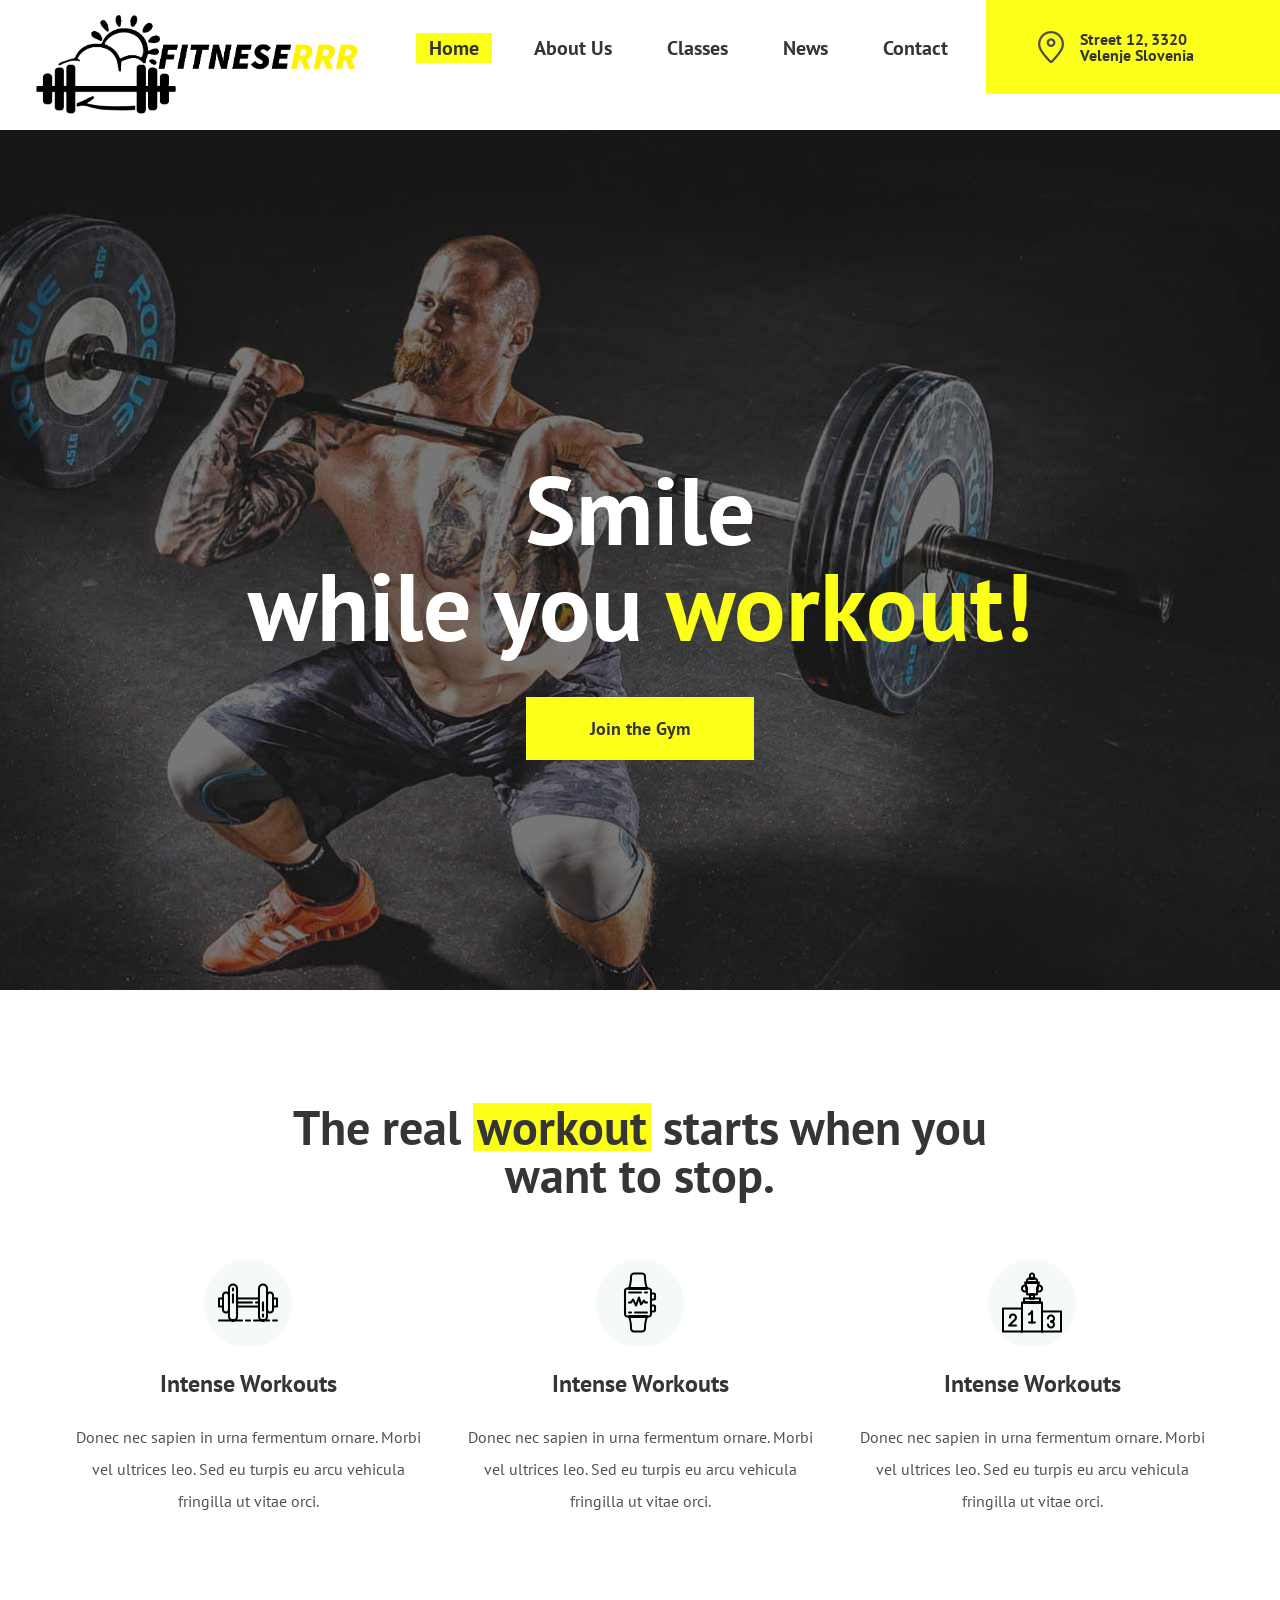
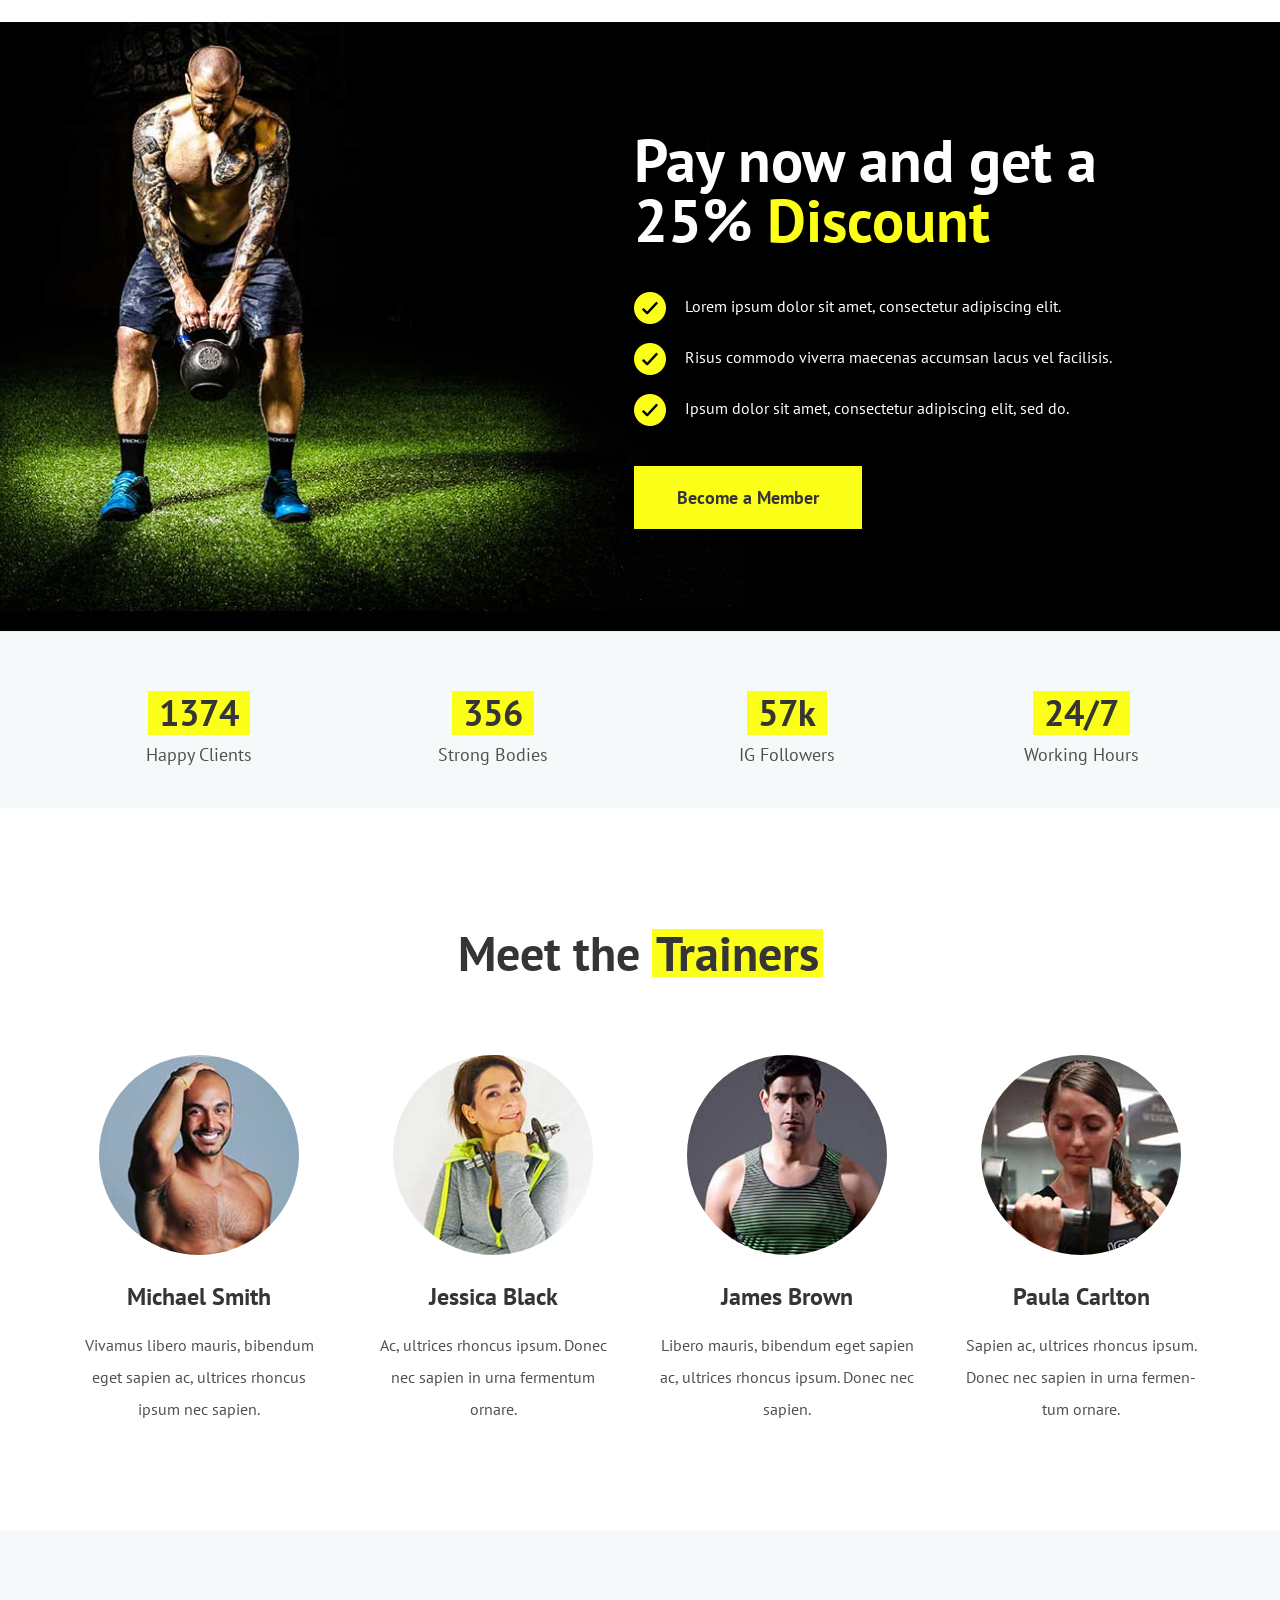
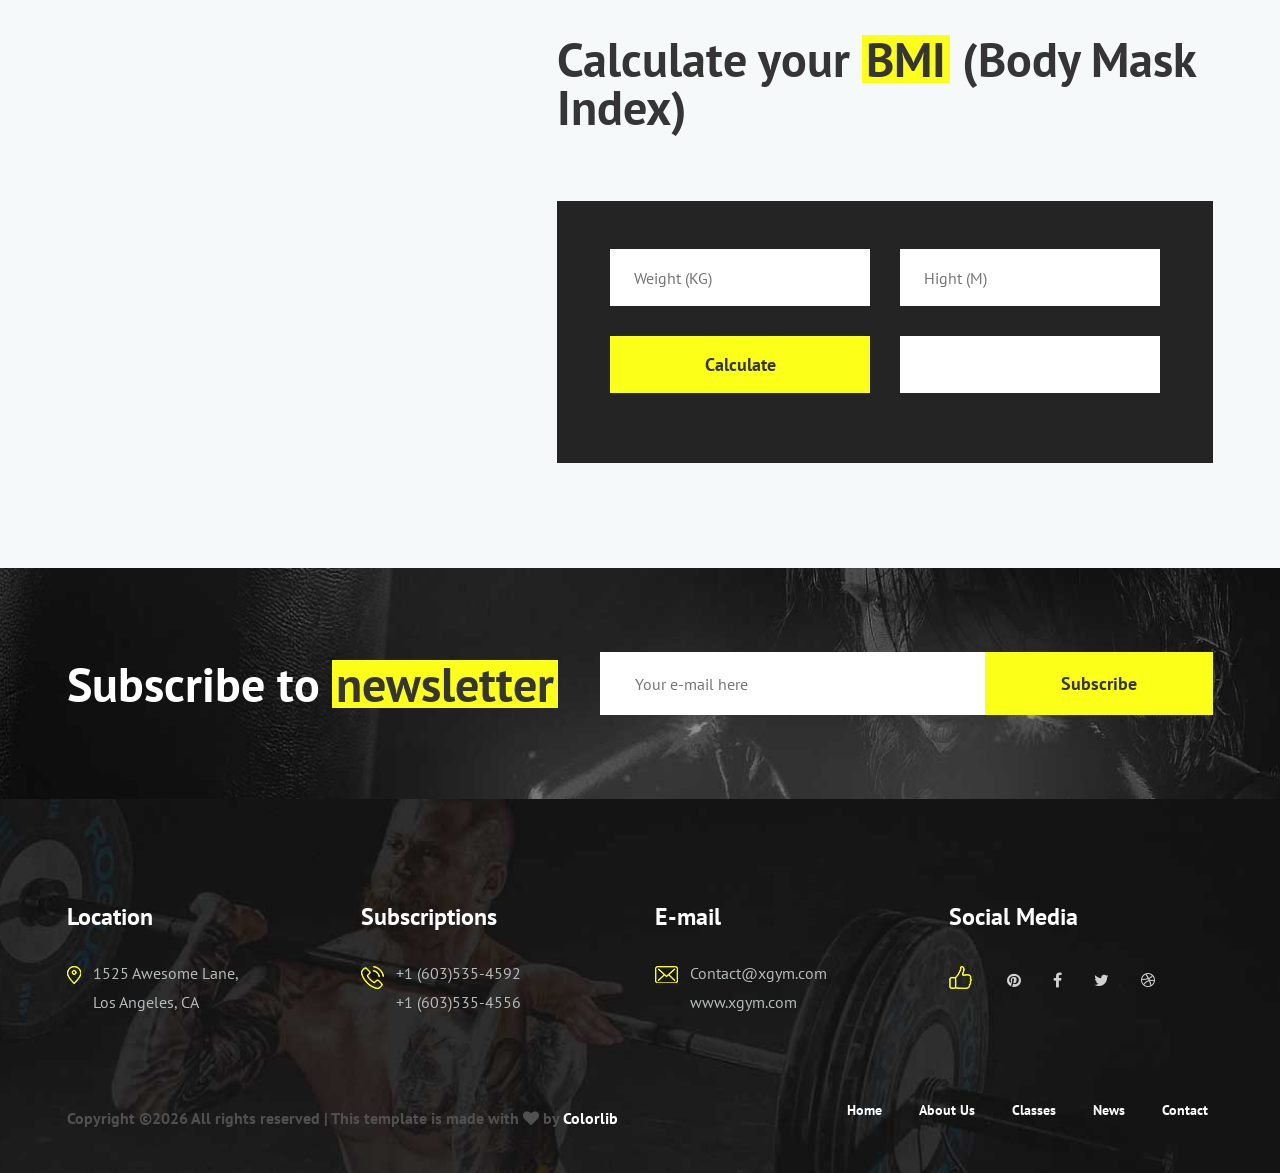
==== commit bb4c6bd5: "Push" ====
--- a/index.html
+++ b/index.html
@@ -1,7 +1,7 @@
 <!DOCTYPE html>
 <html lang="zxx">
 <head>
-	<title>X Gym - Fitness HTML Template</title>
+	<title>Fitneserrr</title>
 	<meta charset="UTF-8">
 	<meta name="description" content="X Gym Fitness HTML Template">
 	<meta name="keywords" content="fitness, html">
@@ -39,7 +39,7 @@
 	<!-- Header section -->
 	<header class="header-section">
 		<a href="home.html" class="site-logo">
-			<img src="img/logo.png" alt="">
+			<img src="img/Asset 13.png" height="100px"alt="">
 		</a>
 		<ul class="main-menu">
 			<li><a class="active" href="index.html">Home</a></li>
@@ -50,7 +50,7 @@
 			<li class="header-right">
 				<div class="hr-box">
 					<img src="img/location-icon.png" alt="">
-					<h6>1525  Amazing Lane, Los Angeles, CA</h6>
+					<h6>Street 12, 3320 Velenje Slovenia</h6>
 				</div>
 			</li>
 		</ul>
@@ -62,8 +62,8 @@
 	<section class="hero-section set-bg" data-setbg="img/hero-bg.jpg">
 		<div class="container">
 			<div class="hero-text">
-				<h2>Physical activity</h2>
-				<h2>enhances <span>positive energy!</span></h2>
+				<h2>Smile</h2>
+				<h2>while you <span>workout!</span></h2>
 				<a href="" class="site-btn">Join the Gym</a>
 			</div>
 		</div>
@@ -216,13 +216,12 @@
 
 	<!-- BMI section -->
 	<section class="bmi-section spad">
-		<div class="bmi-bg set-bg" data-setbg="img/bmi-bg.jpg"></div>
+		<div class="bmi-bg set-bg" data-setbg=""></div>
 		<div class="container">
 			<div class="row">
 				<div class="col-lg-7 ml-auto">
 					<div class="section-title mb-0">
-						<h2>Calculate your <span>BMI</span></h2>
-						<p>Vivamus libero mauris, bibendum eget sapien ac, ultrices rhoncus ipsum nec sapien.Vivamus libero mauris, bibendum eget sapien ac, ultrices rhoncus ipsum nec sapien.</p>
+						<h2>Calculate your <span>BMI</span> (Body Mask Index)</h2>
 					</div>
 					<div class="bmi-calculator-warp">
 						<div class="bmi-calculator">
@@ -240,7 +239,6 @@
 									<input type="text" id="bmi-result" readonly>
 								</div>
 							</div>
-							<p>Vivamus libero mauris, bibendum eget sapien ac, ultrices rhoncus ipsum nec sapien.Vivamus libero mauris, bibendum.</p>
 						</div>
 					</div>
 				</div>
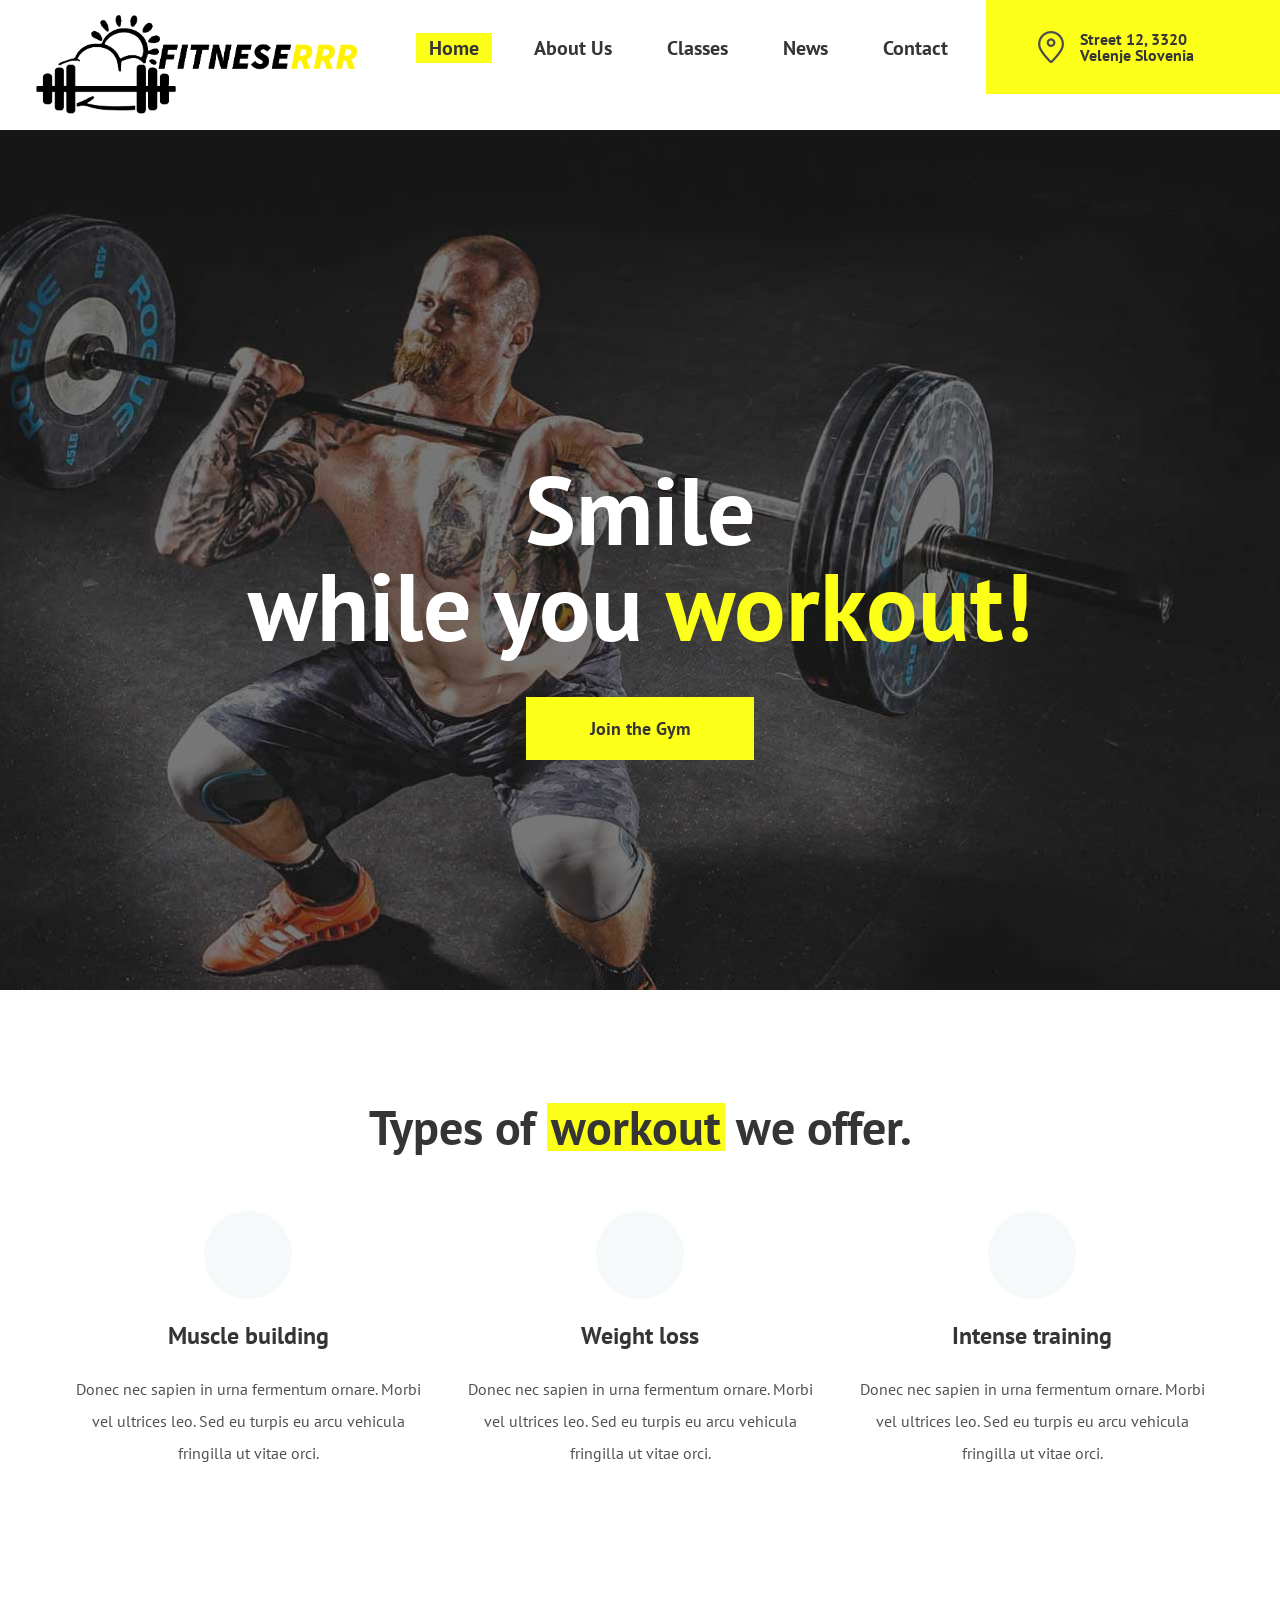
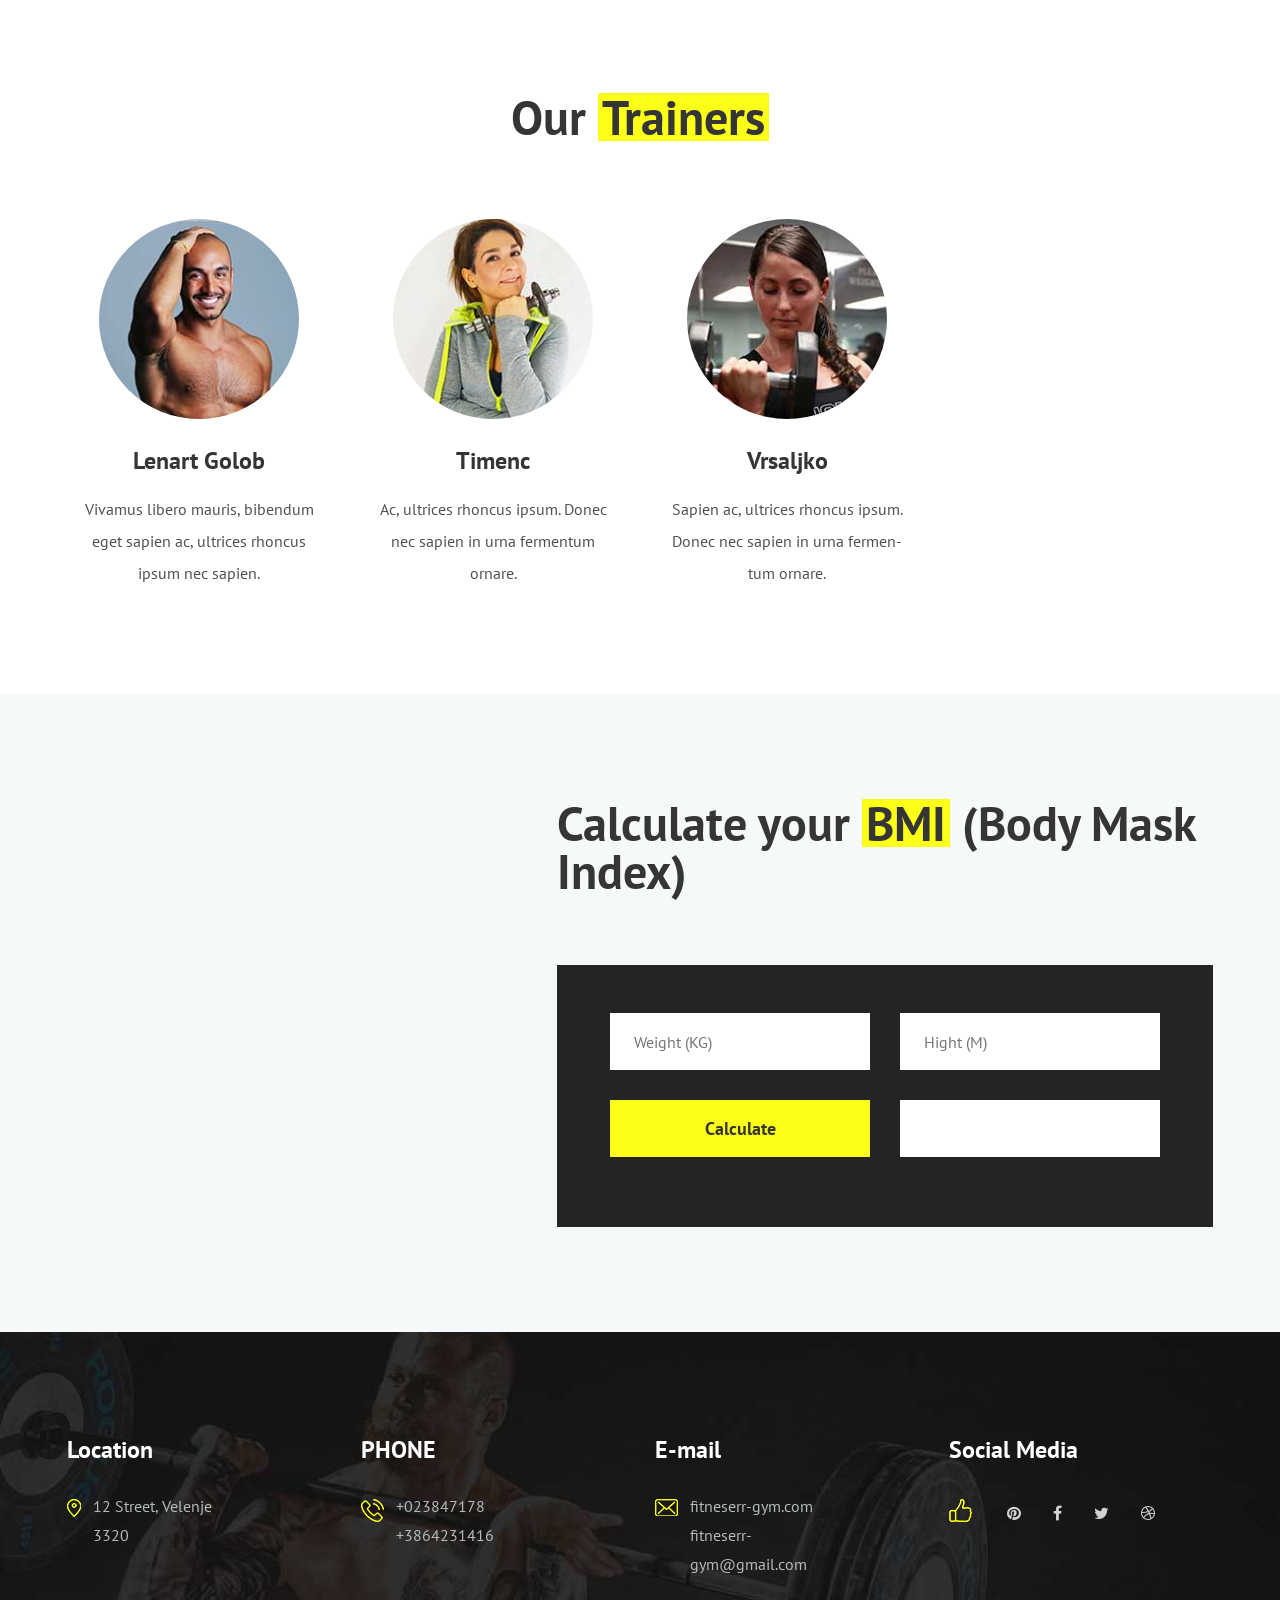
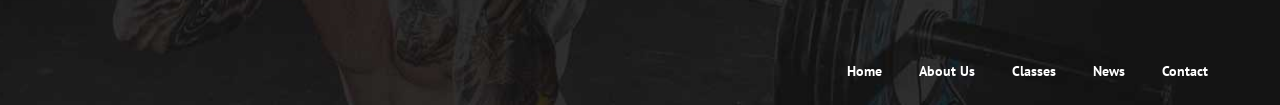
==== commit bf83544e: "Update" ====
--- a/index.html
+++ b/index.html
@@ -6,20 +6,11 @@
 	<meta name="description" content="X Gym Fitness HTML Template">
 	<meta name="keywords" content="fitness, html">
 	<meta name="viewport" content="width=device-width, initial-scale=1.0">
-	
-	<!-- Favicon -->
-	<link href="img/favicon.ico" rel="shortcut icon"/>
-
-	<!-- Google font -->
 	<link href="https://fonts.googleapis.com/css?family=PT+Sans:400,400i,700,700i&display=swap" rel="stylesheet">
-
-	<!-- Stylesheets -->
 	<link rel="stylesheet" href="css/bootstrap.min.css"/>
 	<link rel="stylesheet" href="css/font-awesome.min.css"/>
 	<link rel="stylesheet" href="css/owl.carousel.min.css"/>
-	<link rel="stylesheet" href="css/flaticon.css"/>
 	<link rel="stylesheet" href="css/slicknav.min.css"/>
-
 	<!-- Main Stylesheets -->
 	<link rel="stylesheet" href="css/style.css"/>
 
@@ -76,7 +67,7 @@
 			<div class="row justify-content-md-center">
 				<div class="col-lg-8">
 					<div class="section-title text-center">
-						<h2>The real <span>workout</span> starts when you want to stop. </h2>
+						<h2>Types of <span>workout</span> we offer. </h2>
 					</div>
 				</div>
 			</div>
@@ -86,7 +77,7 @@
 						<div class="ib-icon">
 							<i class="flaticon-004-dumbbell"></i>
 						</div>
-						<h4>Intense Workouts</h4>
+						<h4>Muscle building</h4>
 						<p>Donec nec sapien in urna fermentum ornare. Morbi vel ultrices leo. Sed eu turpis eu arcu vehicula fringilla ut vitae orci. </p>
 					</div>
 				</div>
@@ -95,7 +86,7 @@
 						<div class="ib-icon">
 							<i class="flaticon-031-app-1"></i>
 						</div>
-						<h4>Intense Workouts</h4>
+						<h4>Weight loss</h4>
 						<p>Donec nec sapien in urna fermentum ornare. Morbi vel ultrices leo. Sed eu turpis eu arcu vehicula fringilla ut vitae orci. </p>
 					</div>
 				</div>
@@ -104,7 +95,7 @@
 						<div class="ib-icon">
 							<i class="flaticon-010-podium"></i>
 						</div>
-						<h4>Intense Workouts</h4>
+						<h4>Intense training</h4>
 						<p>Donec nec sapien in urna fermentum ornare. Morbi vel ultrices leo. Sed eu turpis eu arcu vehicula fringilla ut vitae orci. </p>
 					</div>
 				</div>
@@ -113,64 +104,12 @@
 	</section>
 	<!-- Feature section end -->
 
-	<!-- Add section -->
-	<section class="add-section set-bg" data-setbg="img/add-bg.jpg">
-		<div class="container">
-			<div class="row">
-				<div class="col-lg-7 ml-auto">
-					<div class="add-text">
-						<h2>Pay now and get a 25% <span>Discount</span></h2>
-						<ul>
-							<li><img src="img/check-icon.png" alt="">Lorem ipsum dolor sit amet, consectetur adipiscing elit.</li>
-							<li><img src="img/check-icon.png" alt="">Risus commodo viverra maecenas accumsan lacus vel facilisis.</li>
-							<li><img src="img/check-icon.png" alt="">Ipsum dolor sit amet, consectetur adipiscing elit, sed do.</li>
-						</ul>
-						<a href="#" class="site-btn">Become a Member</a>
-					</div>
-				</div>
-			</div>
-		</div>
-	</section>
-	<!-- Add section end -->
-
-	<!-- Milestones section -->
-	<section class="milestones-section">
-		<div class="container">
-			<div class="row">
-				<div class="col-lg-3 col-sm-6">
-					<div class="milestone">
-						<h2>1374</h2>
-						<p>Happy Clients</p>
-					</div>
-				</div>
-				<div class="col-lg-3 col-sm-6">
-					<div class="milestone">
-						<h2>356</h2>
-						<p>Strong Bodies</p>
-					</div>
-				</div>
-				<div class="col-lg-3 col-sm-6">
-					<div class="milestone">
-						<h2>57k</h2>
-						<p>IG Followers</p>
-					</div>
-				</div>
-				<div class="col-lg-3 col-sm-6">
-					<div class="milestone">
-						<h2>24/7</h2>
-						<p>Working Hours</p>
-					</div>
-				</div>
-			</div>
-		</div>
-	</section>
-	<!-- Milestones section end -->
 
 	<!-- Trainers section -->
 	<section class="trainers-section">
 		<div class="container">
 			<div class="section-title text-center">
-				<h2>Meet the <span>Trainers</span></h2>
+				<h2>Our <span>Trainers</span></h2>
 			</div>
 			<div class="row">
 				<div class="col-lg-3 col-sm-6">
@@ -178,7 +117,7 @@
 						<div class="trainer-pic">
 							<img src="img/trainers/1.jpg" alt="">
 						</div>
-						<h4>Michael Smith</h4>
+						<h4>Lenart Golob</h4>
 						<p>Vivamus libero mauris, bibendum eget sapien ac, ultrices rhoncus ipsum nec sapien.</p>
 					</div>
 				</div>
@@ -187,25 +126,17 @@
 						<div class="trainer-pic">
 							<img src="img/trainers/2.jpg" alt="">
 						</div>
-						<h4>Jessica Black</h4>
+						<h4>Timenc</h4>
 						<p>Ac, ultrices rhoncus ipsum. Donec nec sapien in urna fermentum ornare.</p>
 					</div>
 				</div>
-				<div class="col-lg-3 col-sm-6">
-					<div class="trainer-item">
-						<div class="trainer-pic">
-							<img src="img/trainers/3.jpg" alt="">
-						</div>
-						<h4>James Brown</h4>
-						<p>Libero mauris, bibendum eget sapien ac, ultrices rhoncus ipsum. Donec nec sapien.</p>
-					</div>
-				</div>
+				 
 				<div class="col-lg-3 col-sm-6">
 					<div class="trainer-item">
 						<div class="trainer-pic">
 							<img src="img/trainers/4.jpg" alt="">
 						</div>
-						<h4>Paula Carlton</h4>
+						<h4>Vrsaljko</h4>
 						<p>Sapien ac, ultrices rhoncus ipsum. Donec nec sapien in urna fermen-tum ornare.</p>
 					</div>
 				</div>
@@ -247,25 +178,6 @@
 	</section>
 	<!-- BMI section end -->
 
-	<!-- Newsletter section  -->
-	<section class="newsletter-section set-bg" data-setbg="img/newsletter-bg.jpg">
-		<div class="container">
-			<div class="row">
-				<div class="col-lg-6">
-					<div class="section-title text-white mb-0">
-						<h2>Subscribe to <span>newsletter</span></h2>
-					</div>
-				</div>
-				<div class="col-lg-6">
-					<form class="newsletter-form">
-						<input type="text" placeholder="Your e-mail here">
-						<button class="site-btn" type="submit">Subscribe</button>
-					</form>
-				</div>
-			</div>
-		</div>
-	</section>
-	<!-- Newsletter section end -->
 
 	<!-- Footer section -->
 	<footer class="footer-section set-bg" data-setbg="img/footer-bg.jpg">
@@ -277,19 +189,19 @@
 						<div class="fw-info-box">
 							<img src="img/icons/1.png" alt="">
 							<div class="fw-info-text">
-								<p>1525  Awesome Lane, Los Angeles, CA</p>
-							</div>
-						</div>
-					</div>
-				</div>
-				<div class="col-lg-3 col-sm-6">
-					<div class="footer-widget">
-						<h4>Subscriptions</h4>
+								<p>12 Street, Velenje 3320</p>
+							</div>
+						</div>
+					</div>
+				</div>
+				<div class="col-lg-3 col-sm-6">
+					<div class="footer-widget">
+						<h4>PHONE</h4>
 						<div class="fw-info-box">
 							<img src="img/icons/2.png" alt="">
 							<div class="fw-info-text">
-								<p>+1 (603)535-4592</p>
-								<p>+1 (603)535-4556</p>
+								<p>+023847178</p>
+								<p>+3864231416</p>
 							</div>
 						</div>
 					</div>
@@ -300,8 +212,8 @@
 						<div class="fw-info-box">
 							<img src="img/icons/3.png" alt="">
 							<div class="fw-info-text">
-								<p>Contact@xgym.com</p>
-								<p>www.xgym.com</p>
+								<p>fitneserr-gym.com</p>
+								<p>fitneserr-gym@gmail.com</p>
 							</div>
 						</div>
 					</div>
@@ -323,9 +235,7 @@
 			</div>
 			<div class="row">
 				<div class="col-md-6 order-2 order-md-1">
-					<div class="copyright"><p><!-- Link back to Colorlib can't be removed. Template is licensed under CC BY 3.0. -->
-  Copyright &copy;<script>document.write(new Date().getFullYear());</script> All rights reserved | This template is made with <i class="fa fa-heart" aria-hidden="true"></i> by <a href="https://colorlib.com" target="_blank">Colorlib</a>
-  <!-- Link back to Colorlib can't be removed. Template is licensed under CC BY 3.0. --></p></div>
+					
 				</div>
 				<div class="col-md-6 order-1 order-md-2">
 					<ul class="footer-menu">
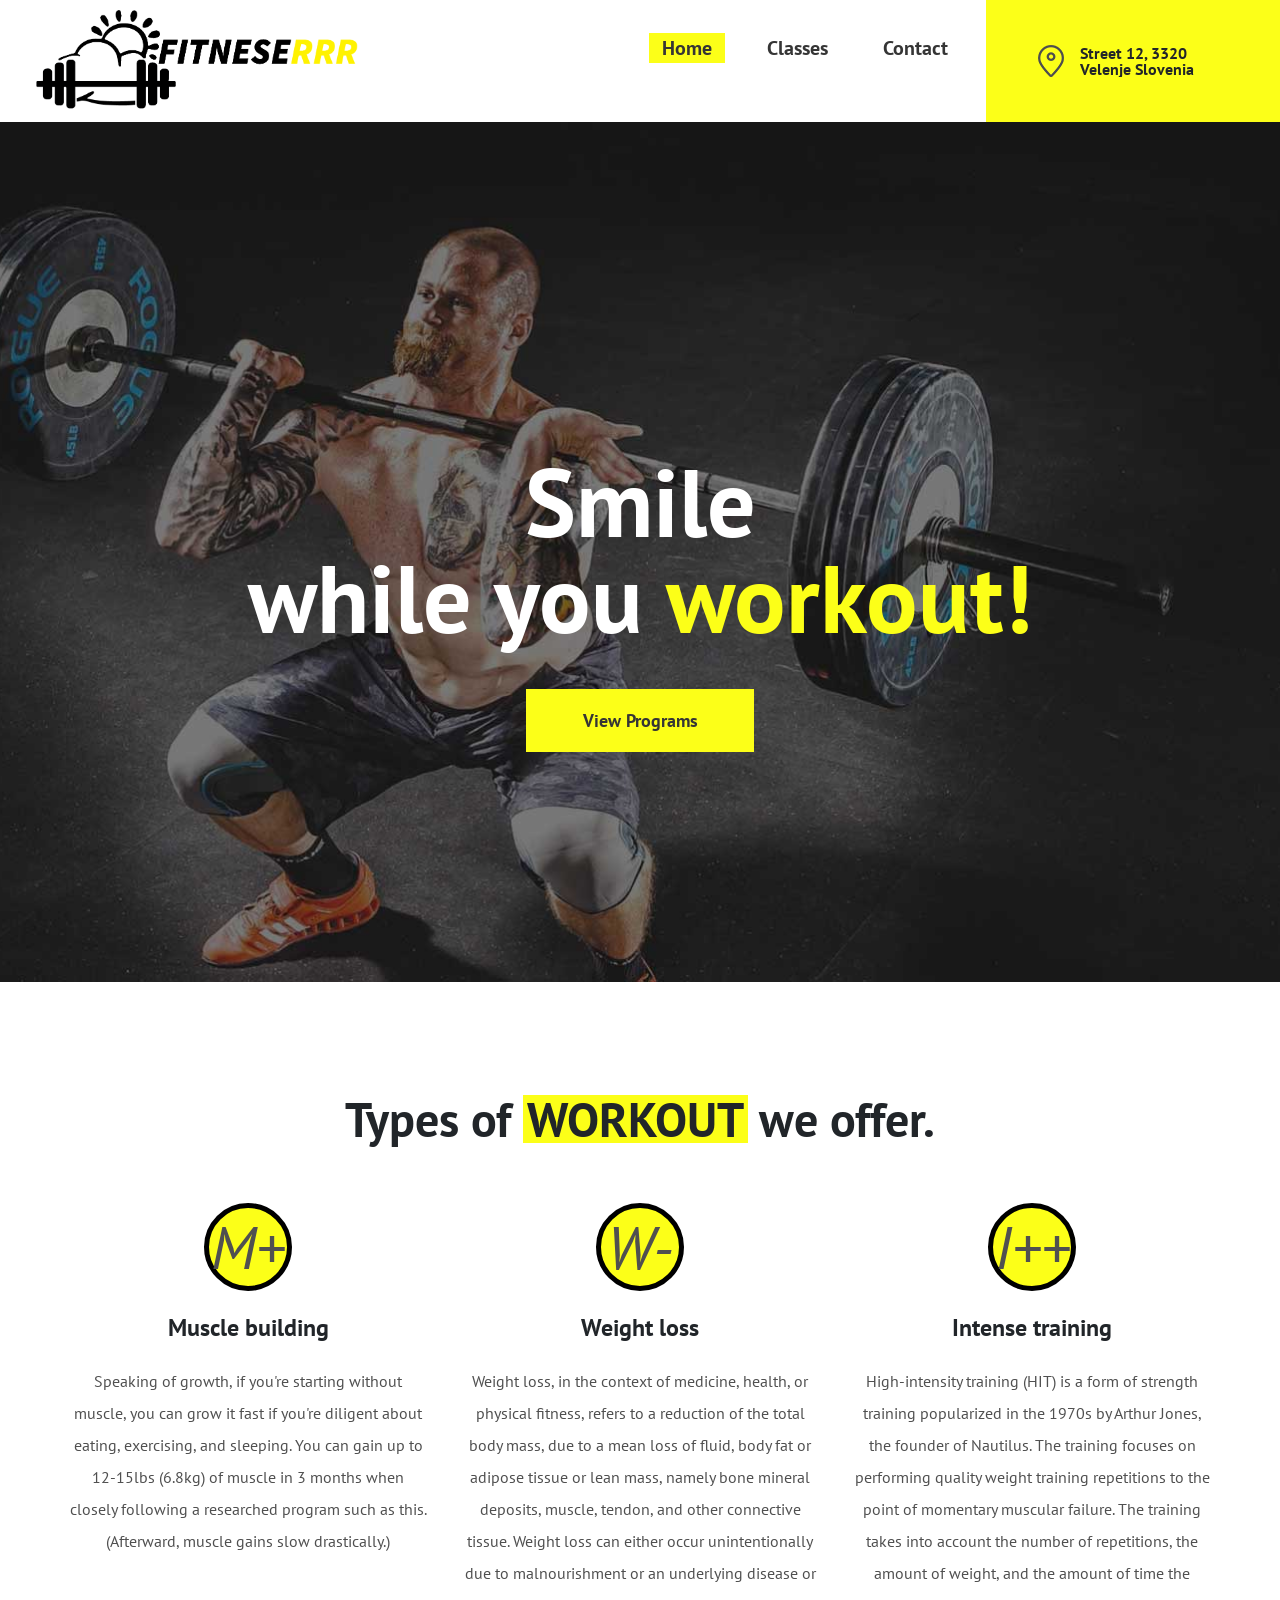
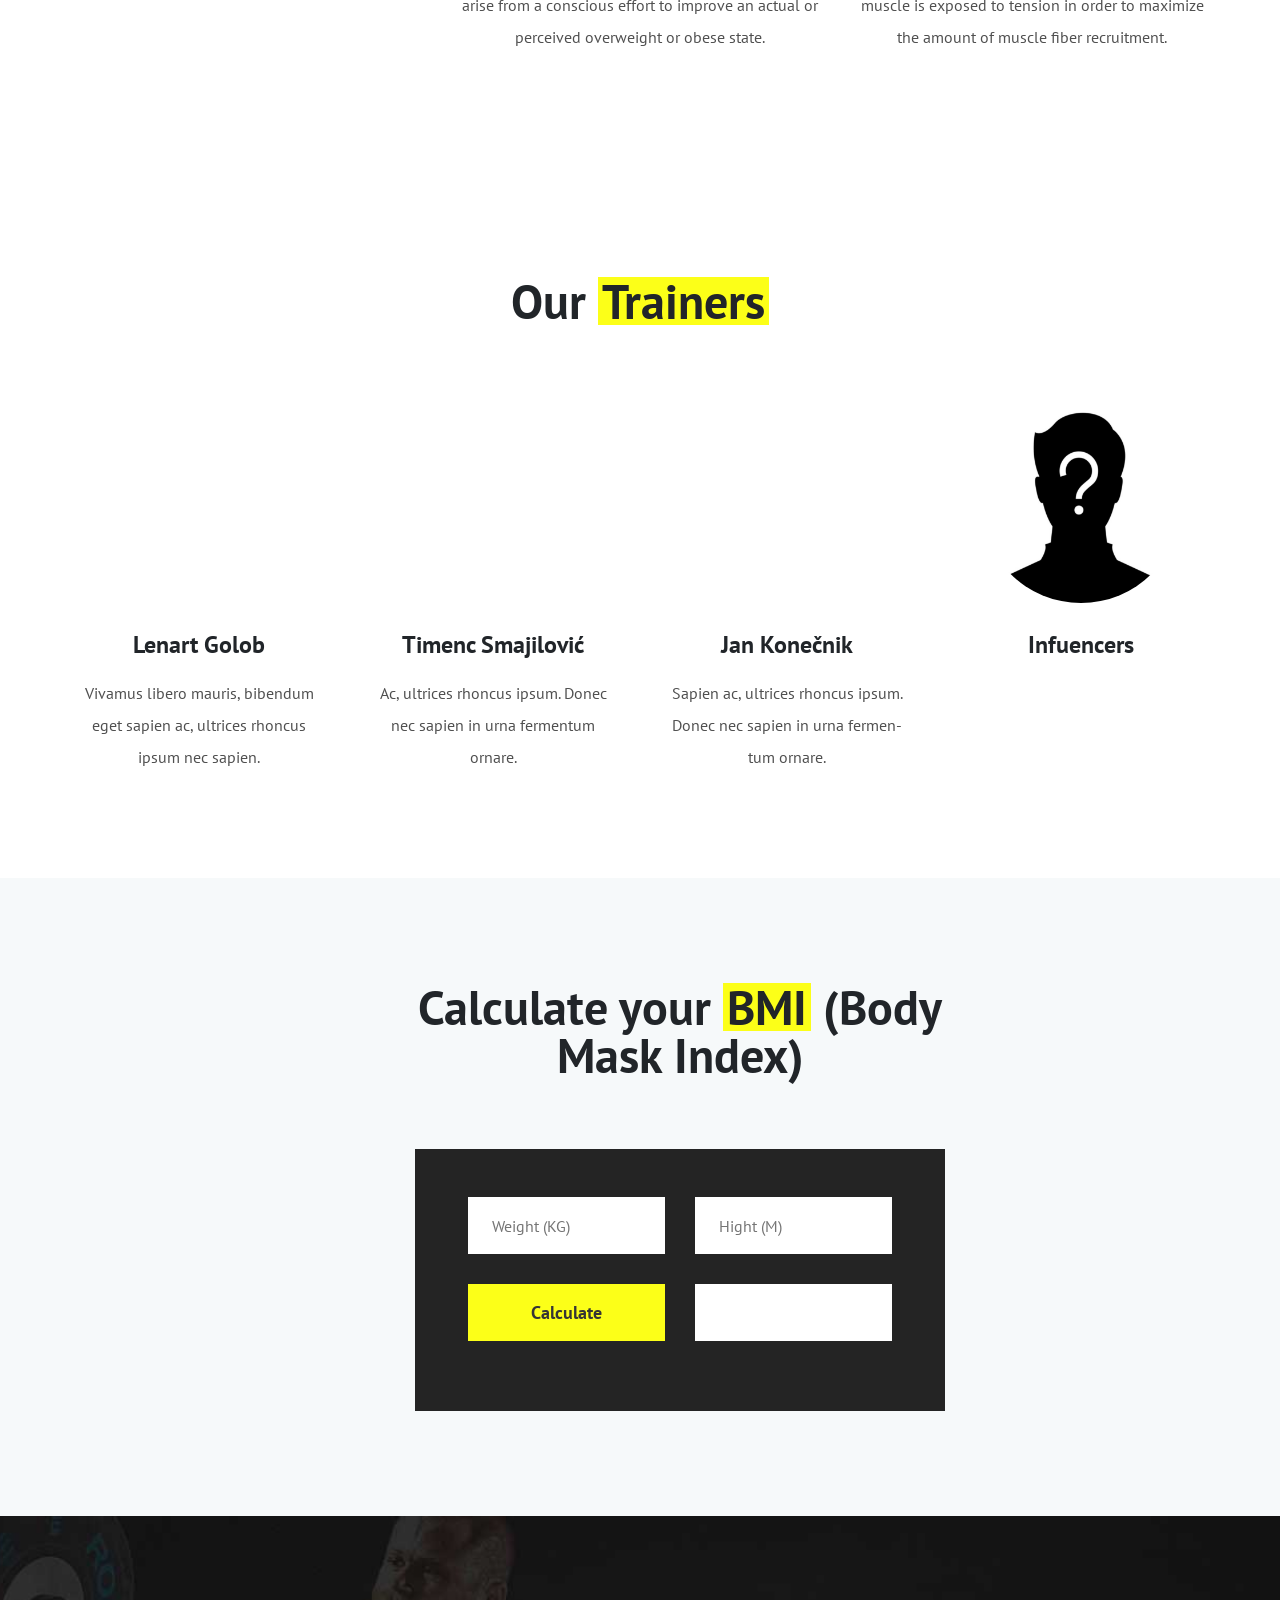
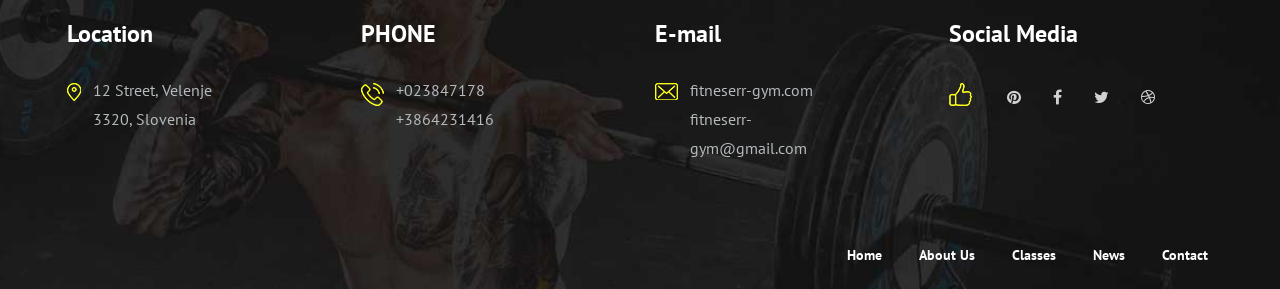
==== commit b8277247: "finished index" ====
--- a/index.html
+++ b/index.html
@@ -6,6 +6,7 @@
 	<meta name="description" content="X Gym Fitness HTML Template">
 	<meta name="keywords" content="fitness, html">
 	<meta name="viewport" content="width=device-width, initial-scale=1.0">
+	<!-- Stylesheets -->
 	<link href="https://fonts.googleapis.com/css?family=PT+Sans:400,400i,700,700i&display=swap" rel="stylesheet">
 	<link rel="stylesheet" href="css/bootstrap.min.css"/>
 	<link rel="stylesheet" href="css/font-awesome.min.css"/>
@@ -13,30 +14,19 @@
 	<link rel="stylesheet" href="css/slicknav.min.css"/>
 	<!-- Main Stylesheets -->
 	<link rel="stylesheet" href="css/style.css"/>
-
-
-	<!--[if lt IE 9]>
-		<script src="https://oss.maxcdn.com/html5shiv/3.7.2/html5shiv.min.js"></script>
-		<script src="https://oss.maxcdn.com/respond/1.4.2/respond.min.js"></script>
-	<![endif]-->
+	<script src="https://oss.maxcdn.com/html5shiv/3.7.2/html5shiv.min.js"></script>
+	<script src="https://oss.maxcdn.com/respond/1.4.2/respond.min.js"></script>
 
 </head>
 <body>
-	<!-- Page Preloder -->
-	<div id="preloder">
-		<div class="loader"></div>
-	</div>
-
-	<!-- Header section -->
+
 	<header class="header-section">
 		<a href="home.html" class="site-logo">
 			<img src="img/Asset 13.png" height="100px"alt="">
 		</a>
 		<ul class="main-menu">
 			<li><a class="active" href="index.html">Home</a></li>
-			<li><a href="about.html">About Us</a></li>
 			<li><a href="classes.html">Classes</a></li>
-			<li><a href="blog.html">News</a></li>
 			<li><a href="contact.html">Contact</a></li>
 			<li class="header-right">
 				<div class="hr-box">
@@ -47,27 +37,24 @@
 		</ul>
 	</header>
 	<div class="clearfix"></div>
-	<!-- Header section end -->
-
-	<!-- Hero section -->
+
+
 	<section class="hero-section set-bg" data-setbg="img/hero-bg.jpg">
 		<div class="container">
 			<div class="hero-text">
 				<h2>Smile</h2>
 				<h2>while you <span>workout!</span></h2>
-				<a href="" class="site-btn">Join the Gym</a>
-			</div>
-		</div>
-	</section>
-	<!-- Hero section end -->
-
-	<!-- Feature section -->
+				<a href="" class="site-btn">View Programs</a>
+			</div>
+		</div>
+	</section>
+
 	<section class="feature-section">
 		<div class="container">
 			<div class="row justify-content-md-center">
 				<div class="col-lg-8">
 					<div class="section-title text-center">
-						<h2>Types of <span>workout</span> we offer. </h2>
+						<h2>Types of <span>WORKOUT</span> we offer. </h2>
 					</div>
 				</div>
 			</div>
@@ -75,47 +62,46 @@
 				<div class="col-md-4">
 					<div class="icon-box-item">
 						<div class="ib-icon">
-							<i class="flaticon-004-dumbbell"></i>
+							<i class="flaticon-004-dumbbell">M+</i>
 						</div>
 						<h4>Muscle building</h4>
-						<p>Donec nec sapien in urna fermentum ornare. Morbi vel ultrices leo. Sed eu turpis eu arcu vehicula fringilla ut vitae orci. </p>
+						<p>Speaking of growth, if you're starting without muscle, you can grow it fast if you're diligent about eating, exercising, and sleeping. You can gain up to 12-15lbs (6.8kg) of muscle in 3 months when closely following a researched program such as this. (Afterward, muscle gains slow drastically.) </p>
 					</div>
 				</div>
 				<div class="col-md-4">
 					<div class="icon-box-item">
 						<div class="ib-icon">
-							<i class="flaticon-031-app-1"></i>
+							<i class="flaticon-031-app-1">W-</i>
 						</div>
 						<h4>Weight loss</h4>
-						<p>Donec nec sapien in urna fermentum ornare. Morbi vel ultrices leo. Sed eu turpis eu arcu vehicula fringilla ut vitae orci. </p>
+						<p>Weight loss, in the context of medicine, health, or physical fitness, refers to a reduction of the total body mass, due to a mean loss of fluid, body fat or adipose tissue or lean mass, namely bone mineral deposits, muscle, tendon, and other connective tissue. Weight loss can either occur unintentionally due to malnourishment or an underlying disease or arise from a conscious effort to improve an actual or perceived overweight or obese state.</p>
 					</div>
 				</div>
 				<div class="col-md-4">
 					<div class="icon-box-item">
 						<div class="ib-icon">
-							<i class="flaticon-010-podium"></i>
+							<i class="flaticon-010-podium">I++</i>
 						</div>
 						<h4>Intense training</h4>
-						<p>Donec nec sapien in urna fermentum ornare. Morbi vel ultrices leo. Sed eu turpis eu arcu vehicula fringilla ut vitae orci. </p>
-					</div>
-				</div>
-			</div>
-		</div>
-	</section>
-	<!-- Feature section end -->
-
-
-	<!-- Trainers section -->
+						<p>High-intensity training (HIT) is a form of strength training popularized in the 1970s by Arthur Jones, the founder of Nautilus. The training focuses on performing quality weight training repetitions to the point of momentary muscular failure. The training takes into account the number of repetitions, the amount of weight, and the amount of time the muscle is exposed to tension in order to maximize the amount of muscle fiber recruitment.</p>
+					</div>
+				</div>
+			</div>
+		</div>
+	</section>
+	
 	<section class="trainers-section">
 		<div class="container">
 			<div class="section-title text-center">
 				<h2>Our <span>Trainers</span></h2>
 			</div>
-			<div class="row">
+					
+			<div class="row">
+					
 				<div class="col-lg-3 col-sm-6">
 					<div class="trainer-item">
 						<div class="trainer-pic">
-							<img src="img/trainers/1.jpg" alt="">
+							<img src="img/trainers/t1.jpg" alt="">
 						</div>
 						<h4>Lenart Golob</h4>
 						<p>Vivamus libero mauris, bibendum eget sapien ac, ultrices rhoncus ipsum nec sapien.</p>
@@ -124,9 +110,9 @@
 				<div class="col-lg-3 col-sm-6">
 					<div class="trainer-item">
 						<div class="trainer-pic">
-							<img src="img/trainers/2.jpg" alt="">
-						</div>
-						<h4>Timenc</h4>
+							<img src="img/trainers/t2.jpg" alt="">
+						</div>
+						<h4>Timenc Smajilović</h4>
 						<p>Ac, ultrices rhoncus ipsum. Donec nec sapien in urna fermentum ornare.</p>
 					</div>
 				</div>
@@ -134,18 +120,27 @@
 				<div class="col-lg-3 col-sm-6">
 					<div class="trainer-item">
 						<div class="trainer-pic">
-							<img src="img/trainers/4.jpg" alt="">
-						</div>
-						<h4>Vrsaljko</h4>
+							<img src="img/trainers/t3.jpg" alt="">
+						</div>
+						<h4>Jan Konečnik</h4>
 						<p>Sapien ac, ultrices rhoncus ipsum. Donec nec sapien in urna fermen-tum ornare.</p>
 					</div>
 				</div>
-			</div>
-		</div>
-	</section>
-	<!-- Trainers section end -->
-
-	<!-- BMI section -->
+
+				<div class="col-lg-3 col-sm-6">
+						<div class="trainer-item">
+							<div class="trainer-pic">
+								<img src="img/trainers/t0.jpg" alt="">
+							</div>
+							<h4>Infuencers</h4>
+							<p></p>
+						</div>
+					</div>
+			</div>
+		</div>
+	</section>
+	
+
 	<section class="bmi-section spad">
 		<div class="bmi-bg set-bg" data-setbg=""></div>
 		<div class="container">
@@ -176,10 +171,7 @@
 			</div>
 		</div>
 	</section>
-	<!-- BMI section end -->
-
-
-	<!-- Footer section -->
+	
 	<footer class="footer-section set-bg" data-setbg="img/footer-bg.jpg">
 		<div class="container">
 			<div class="row">
@@ -189,7 +181,7 @@
 						<div class="fw-info-box">
 							<img src="img/icons/1.png" alt="">
 							<div class="fw-info-text">
-								<p>12 Street, Velenje 3320</p>
+								<p>12 Street, Velenje 3320, Slovenia</p>
 							</div>
 						</div>
 					</div>
@@ -249,9 +241,7 @@
 			</div>
 		</div>
 	</footer>
-	<!-- Footer section end -->
-									
-	<!--====== Javascripts & Jquery ======-->
+
 	<script src="js/jquery-3.2.1.min.js"></script>
 	<script src="js/bootstrap.min.js"></script>
 	<script src="js/jquery.slicknav.js"></script>
--- a/css/style.css
+++ b/css/style.css
@@ -1,15 +1,3 @@
-/* =================================
-------------------------------------
-  X Gym - Fitness HTML Template
-  Version: 1.0
- ------------------------------------
- ====================================*/
-
- 
-/*----------------------------------------*/
-/* Template default CSS
-/*----------------------------------------*/
-
 html,
 body {
 	height: 100%;
@@ -25,7 +13,7 @@
 h5,
 h6 {
 	margin: 0;
-	color: #353535;
+	-lgor: #353535;
 	font-weight: 700;
 	line-height: 1;
 }
@@ -82,10 +70,6 @@
 	padding: 0;
 	margin: 0;
 }
-
-/*---------------------
-Helper CSS
- -----------------------*/
 
 .section-title {
 	margin-bottom: 60px;
@@ -134,9 +118,7 @@
 	color: #fff;
 }
 
-/*---------------------
-Commom elements
- -----------------------*/
+
 
 .elements-section {
 	padding: 121px 0 80px;
@@ -154,7 +136,7 @@
 	margin-bottom: 75px;
 }
 
-/* buttons */
+
 
 .site-btn {
 	display: inline-block;
@@ -194,7 +176,7 @@
 	color: #242424;
 }
 
-/* Preloder */
+
 
 #preloder {
 	position: fixed;
@@ -258,7 +240,7 @@
 	}
 }
 
-/* Accordion */
+
 
 .accordion-area .panel {
 	margin-bottom: 18px;
@@ -321,7 +303,7 @@
 	padding-top: 24px;
 }
 
-/* tab */
+
 
 .tab-element .nav-tabs {
 	border-bottom: none;
@@ -393,7 +375,6 @@
 	line-height: normal;
 }
 
-/* Icon Box*/
 
 .icon-box-item {
 	text-align: center;
@@ -404,7 +385,8 @@
 	width: 88px;
 	height: 88px;
 	border-radius: 50%;
-	color: #000000;
+	border: 5px solid black;
+	color:   #505050;
 	font-size: 60px;
 	display: -webkit-box;
 	display: -ms-flexbox;
@@ -415,7 +397,7 @@
 	-webkit-box-pack: center;
 	-ms-flex-pack: center;
 	justify-content: center;
-	background: #f6f9fa;
+	background: #fcff18;
 	margin: 0 auto 25px;
 	-webkit-transition: 0.4s;
 	transition: 0.4s;
@@ -430,16 +412,14 @@
 }
 
 .icon-box-item:hover .ib-icon {
-	background: #fcff18;
-}
-
-/*------------------
-Header section
- ---------------------*/
+	color:   #fcff18;
+	background: #000000;
+}
+
 
 .site-logo {
 	display: inline-block;
-	padding: 15px 35px;
+	padding: 10px 35px;
 }
 
 .main-menu {
@@ -474,7 +454,7 @@
 
 .header-right .hr-box {
 	width: 294px;
-	padding: 31px 52px;
+	padding: 45px 52px;
 	background: #fcff18;
 }
 
@@ -605,6 +585,7 @@
 
 .trainers-section {
 	padding: 121px 0 75px;
+	
 }
 
 .trainers-section .section-title {
@@ -637,27 +618,22 @@
 	margin-bottom: 0;
 }
 
-/* ----------------
-BMI section
- ---------------------*/
+
 
 .bmi-section {
 	background: #f6f9fa;
-	position: relative;
-}
-
-.bmi-bg {
-	position: absolute;
-	height: 100%;
-	width: 40.5%;
-	left: 0;
-	top: 0;
-}
+	padding-right: 25%;
+	width: 100%;
+	text-align: center;
+}
+
+
 
 .bmi-calculator-warp {
 	background: #242424;
 	padding: 48px 53px 40px;
 	margin-top: 70px;
+	
 }
 
 .bmi-calculator input {
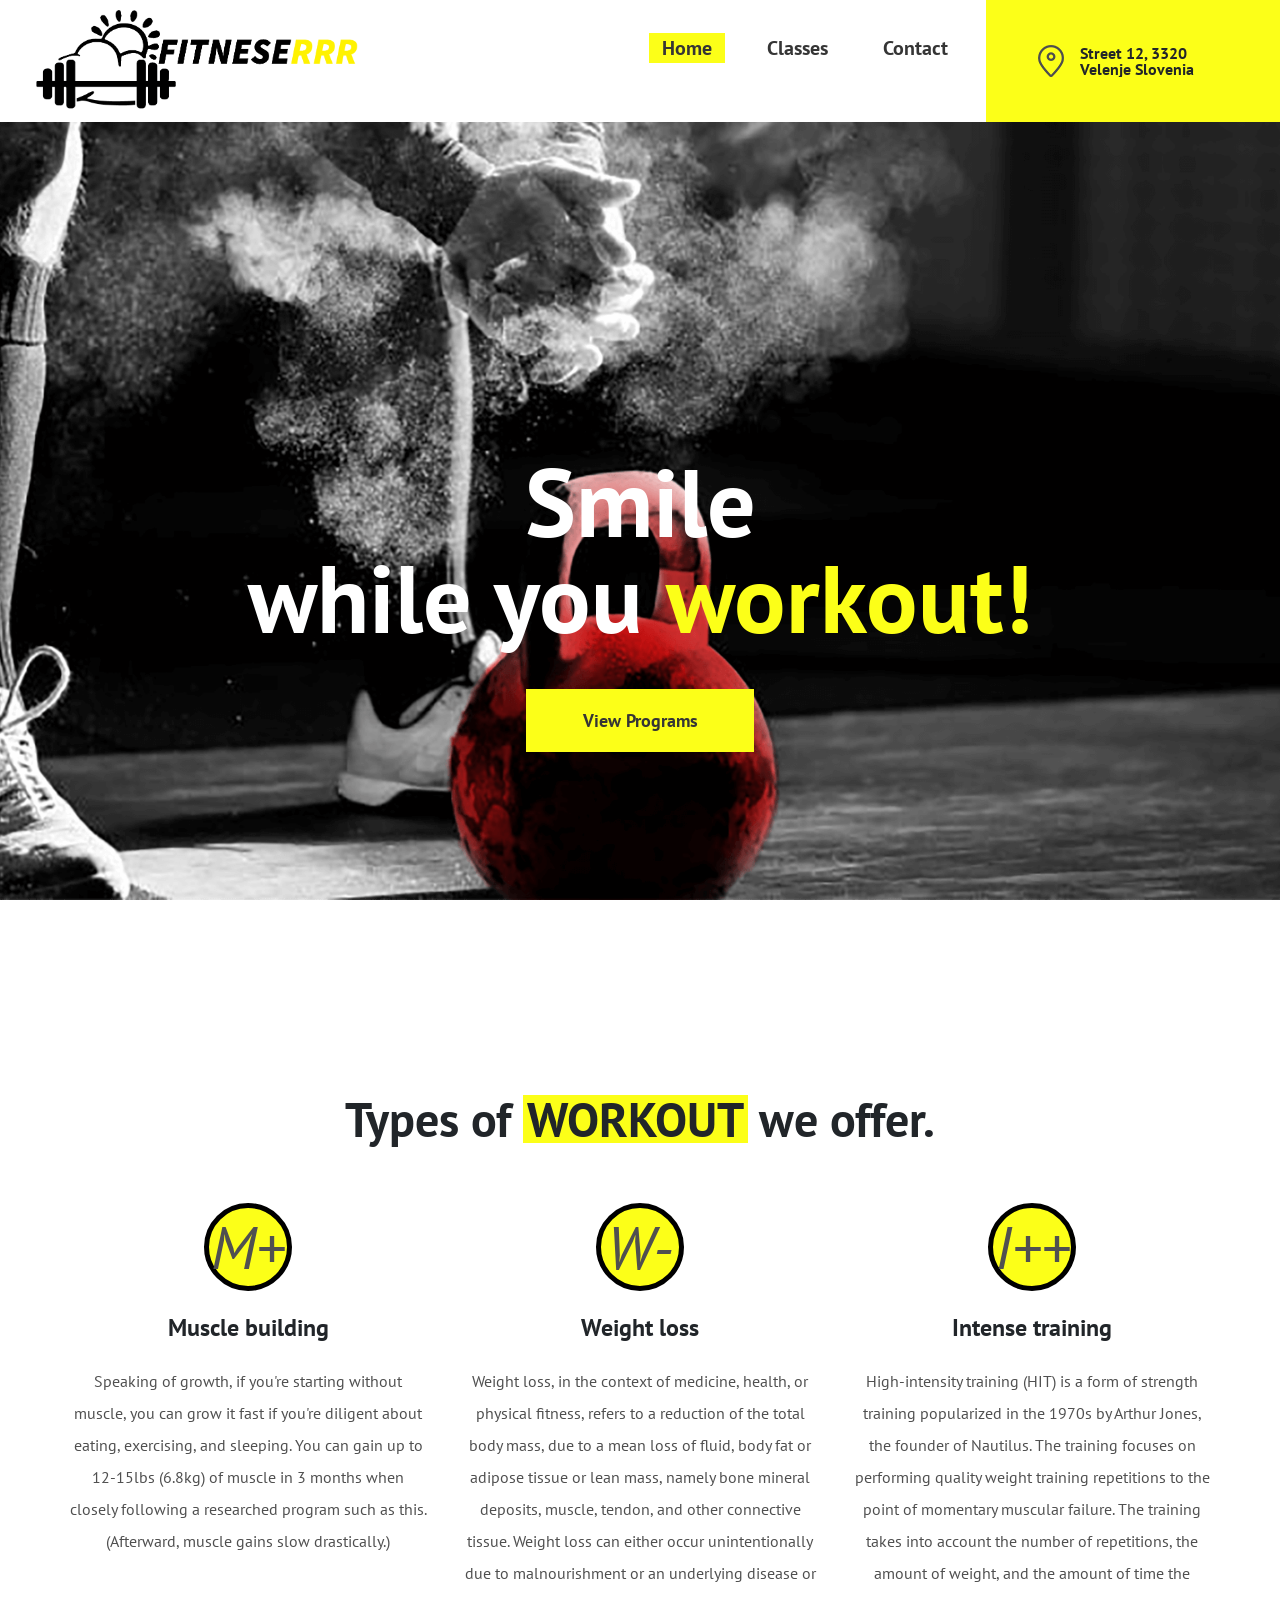
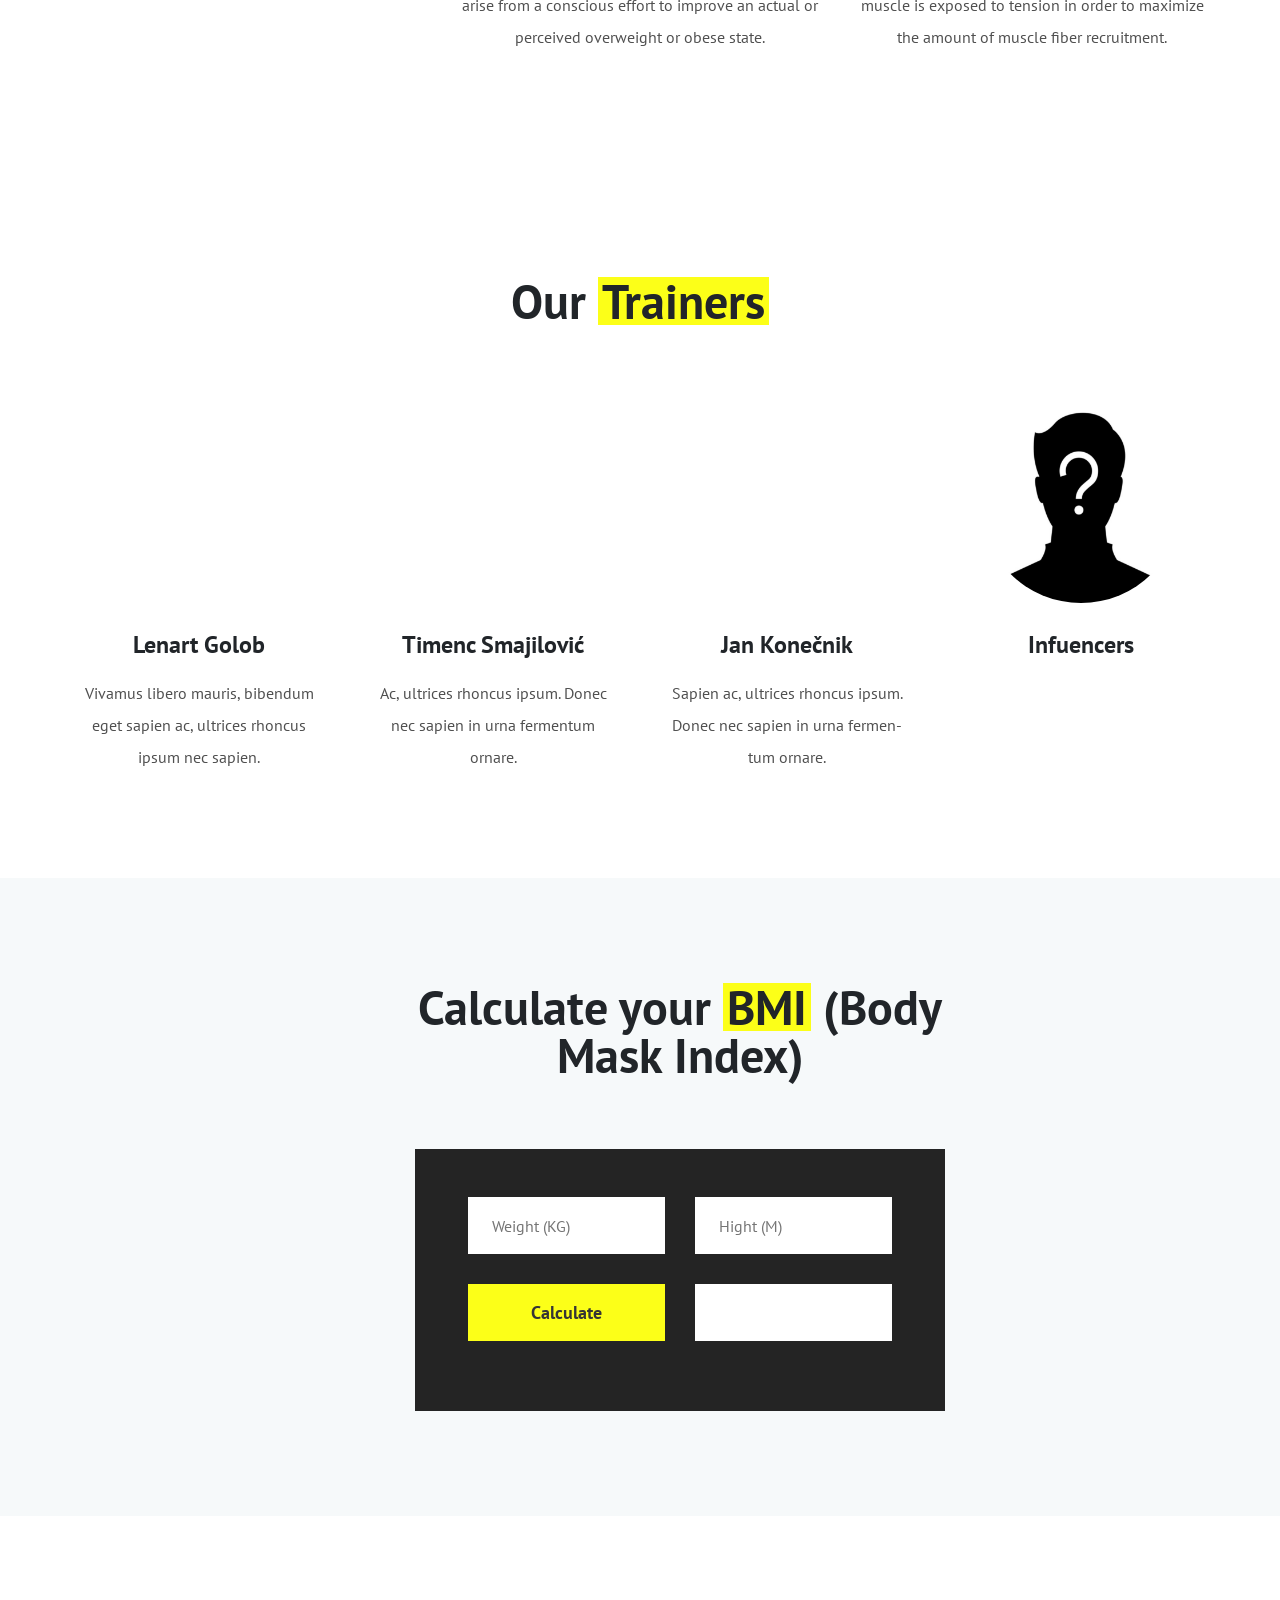
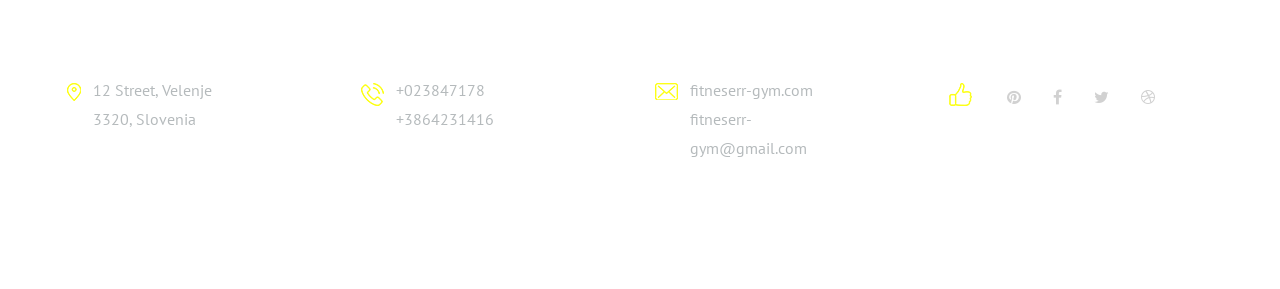
==== commit f6edef8b: "k" ====
--- a/index.html
+++ b/index.html
@@ -231,11 +231,9 @@
 				</div>
 				<div class="col-md-6 order-1 order-md-2">
 					<ul class="footer-menu">
-						<li><a href="">Home</a></li>
-						<li><a href="">About Us</a></li>
-						<li><a href="">Classes</a></li>
-						<li><a href="">News</a></li>
-						<li><a href="">Contact</a></li>
+						<li><a href="index.html">Home</a></li>
+						<li><a href="classes.html">Classes</a></li>
+						<li><a href="contact.html">Contact</a></li>
 					</ul>
 				</div>
 			</div>
--- a/css/style.css
+++ b/css/style.css
@@ -487,6 +487,10 @@
 	-ms-flex-pack: center;
 	justify-content: center;
 	text-align: center;
+	background-attachment: fixed;
+    background-position: center;
+    background-repeat: no-repeat;
+    background-size: cover;
 }
 
 .hero-text {
@@ -689,6 +693,10 @@
 .footer-section {
 	padding-top: 106px;
 	padding-bottom: 23px;
+	background-attachment: fixed;
+  background-position: center;
+  background-repeat: no-repeat;
+  background-size: cover;
 }
 
 .footer-widget {
@@ -764,9 +772,13 @@
 -----------------*/
 
 .page-top-section {
-	height: 272px;
+	height: 350px;
 	text-align: center;
 	padding-top: 95px;
+	background-attachment: fixed;
+	background-position: center;
+	background-repeat: no-repeat;
+	background-size: cover;
 }
 
 .page-top-section h2 {
@@ -881,6 +893,10 @@
 
 .pricing-section {
 	padding: 121px 0 91px;
+	background-attachment: fixed;
+	background-position: center;
+	background-repeat: no-repeat;
+	background-size: cover;
 }
 
 .pricing-section .section-title {
@@ -896,6 +912,7 @@
 	margin-bottom: 30px;
 	-webkit-transition: all 0.4s;
 	transition: all 0.4s;
+	background: black;
 }
 
 .pricing-box h2 {
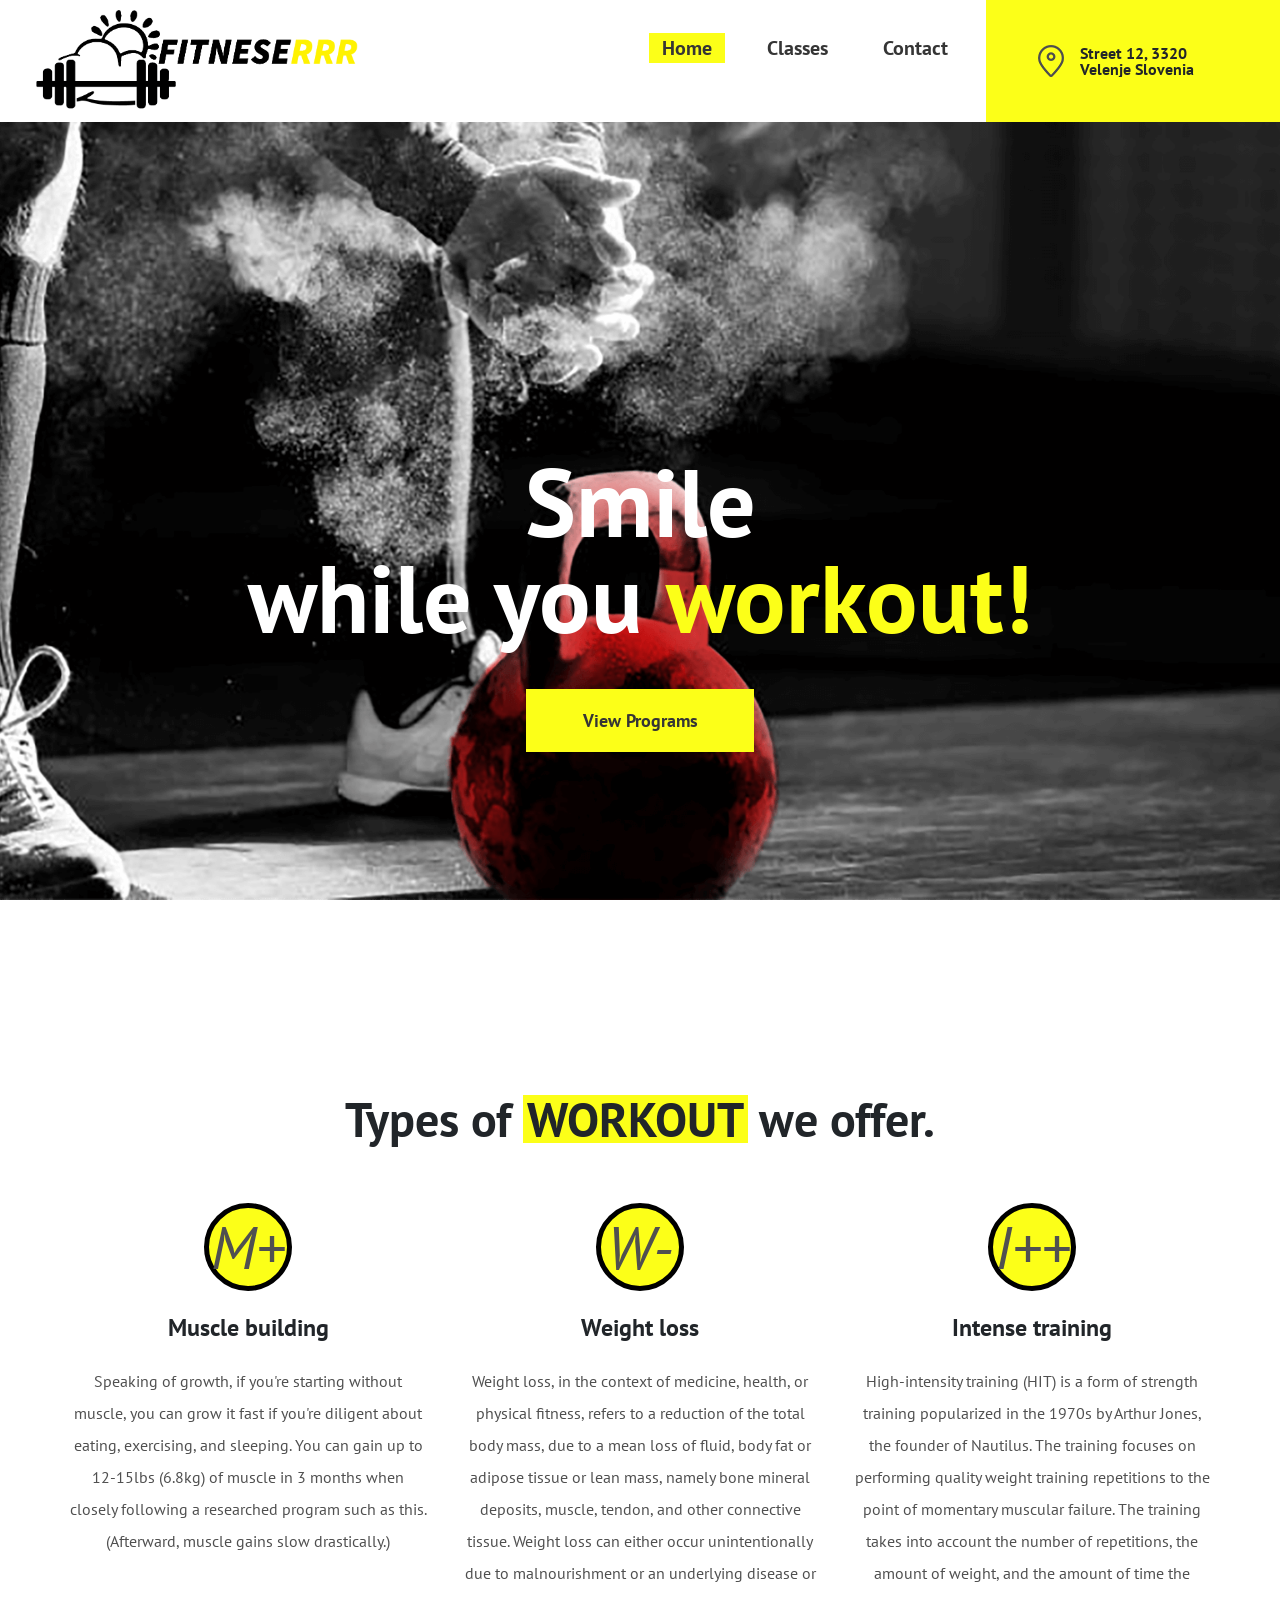
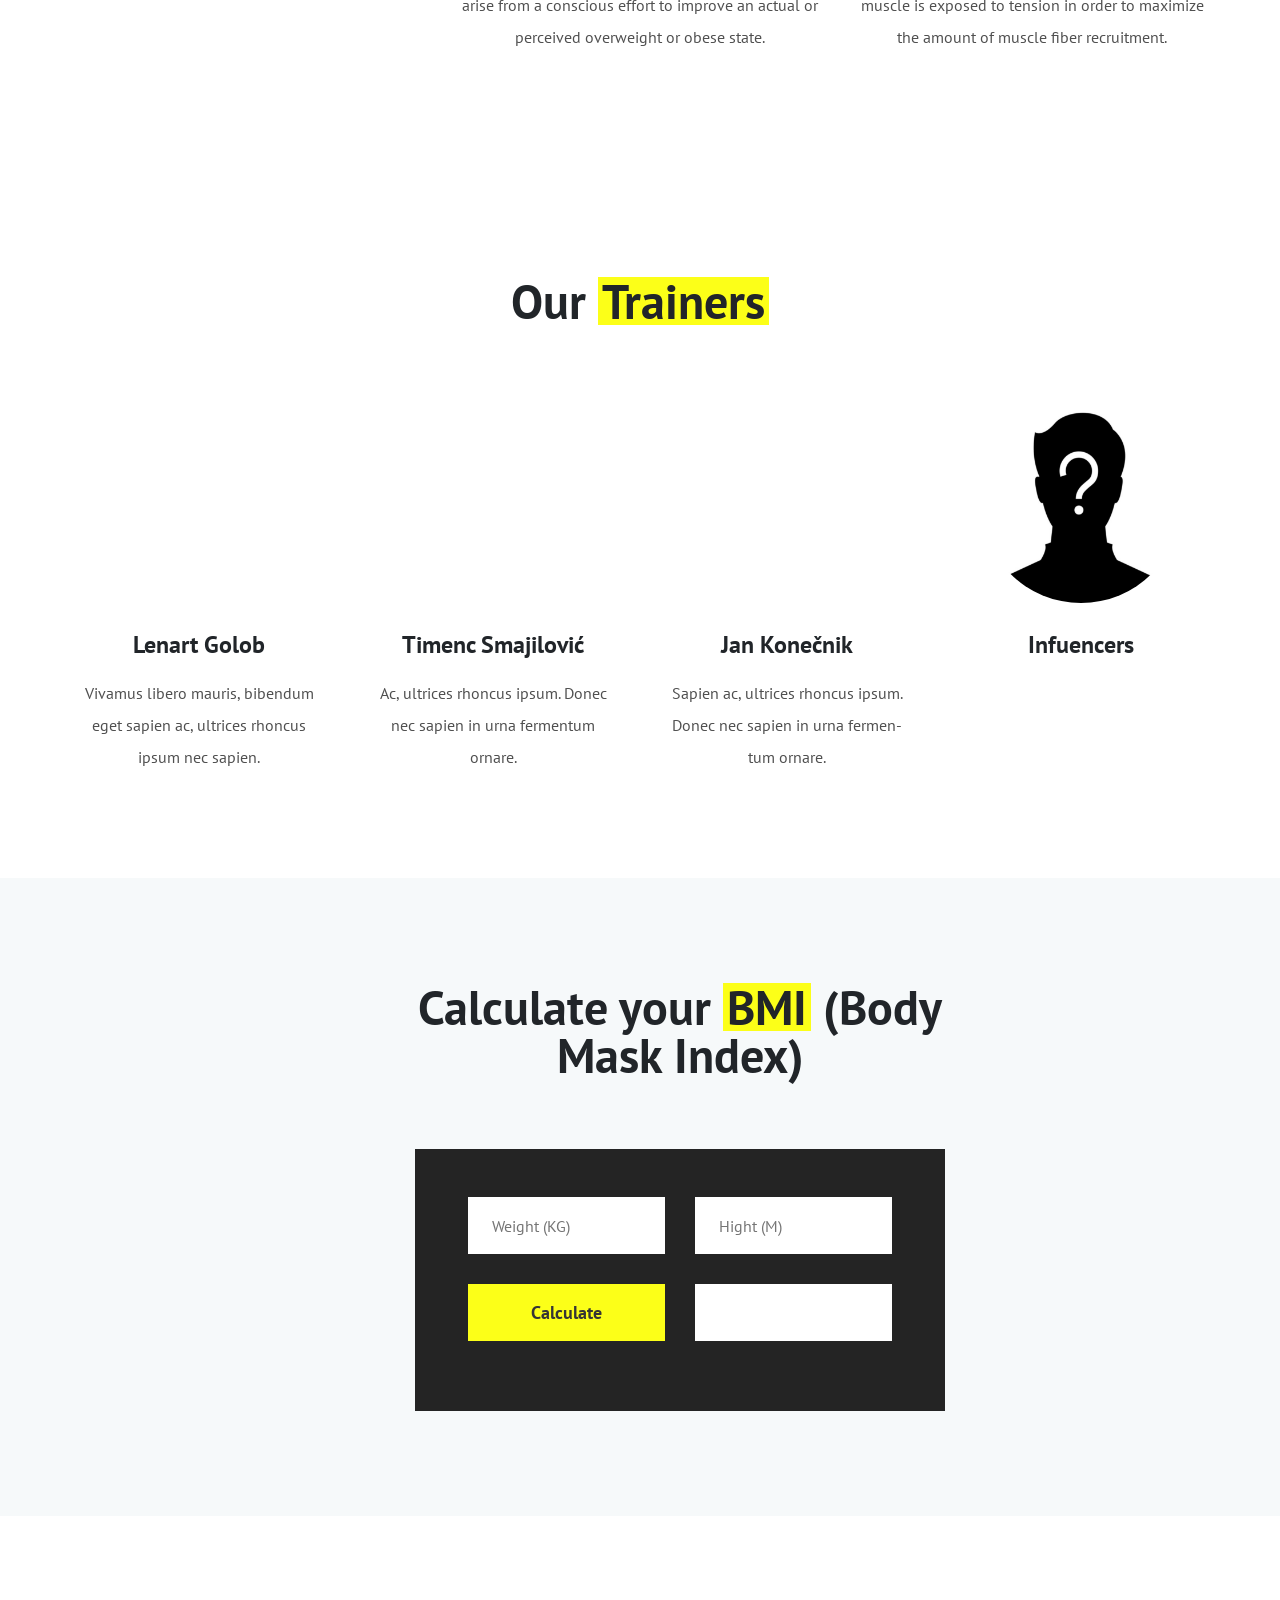
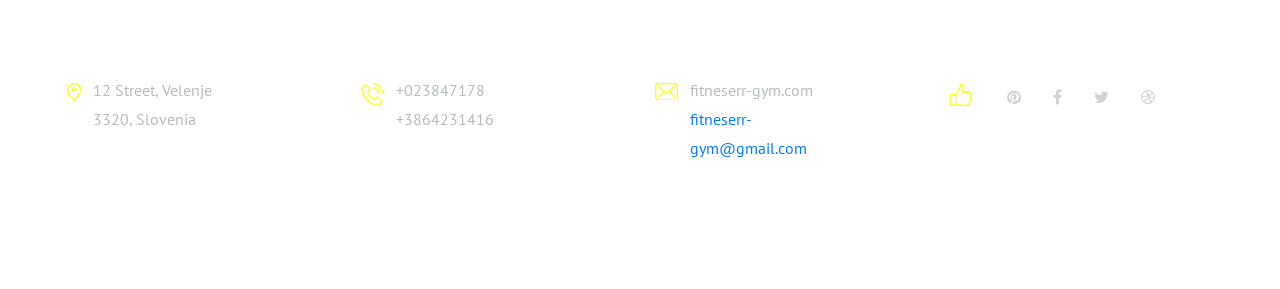
==== commit c1efc678: "final" ====
--- a/index.html
+++ b/index.html
@@ -16,6 +16,8 @@
 	<link rel="stylesheet" href="css/style.css"/>
 	<script src="https://oss.maxcdn.com/html5shiv/3.7.2/html5shiv.min.js"></script>
 	<script src="https://oss.maxcdn.com/respond/1.4.2/respond.min.js"></script>
+	<script src="https://cdn.jsdelivr.net/npm/mailgo@0.8.2/dist/mailgo.min.js" defer></script>
+	<script src="js/anime.js"></script>
 
 </head>
 <body>
@@ -205,7 +207,8 @@
 							<img src="img/icons/3.png" alt="">
 							<div class="fw-info-text">
 								<p>fitneserr-gym.com</p>
-								<p>fitneserr-gym@gmail.com</p>
+								<p><a href="mailto:fitneserr-gym@gmail.com">fitneserr-gym@gmail.com</a><br>
+									</p>
 							</div>
 						</div>
 					</div>
@@ -246,6 +249,7 @@
 	<script src="js/owl.carousel.min.js"></script>
 	<script src="js/circle-progress.min.js"></script>
 	<script src="js/main.js"></script>
-
+	<script src="https://unpkg.com/scrollreveal"></script>
+	<script src="js/scrollreveal.js"></script>
 	</body>
 </html>
